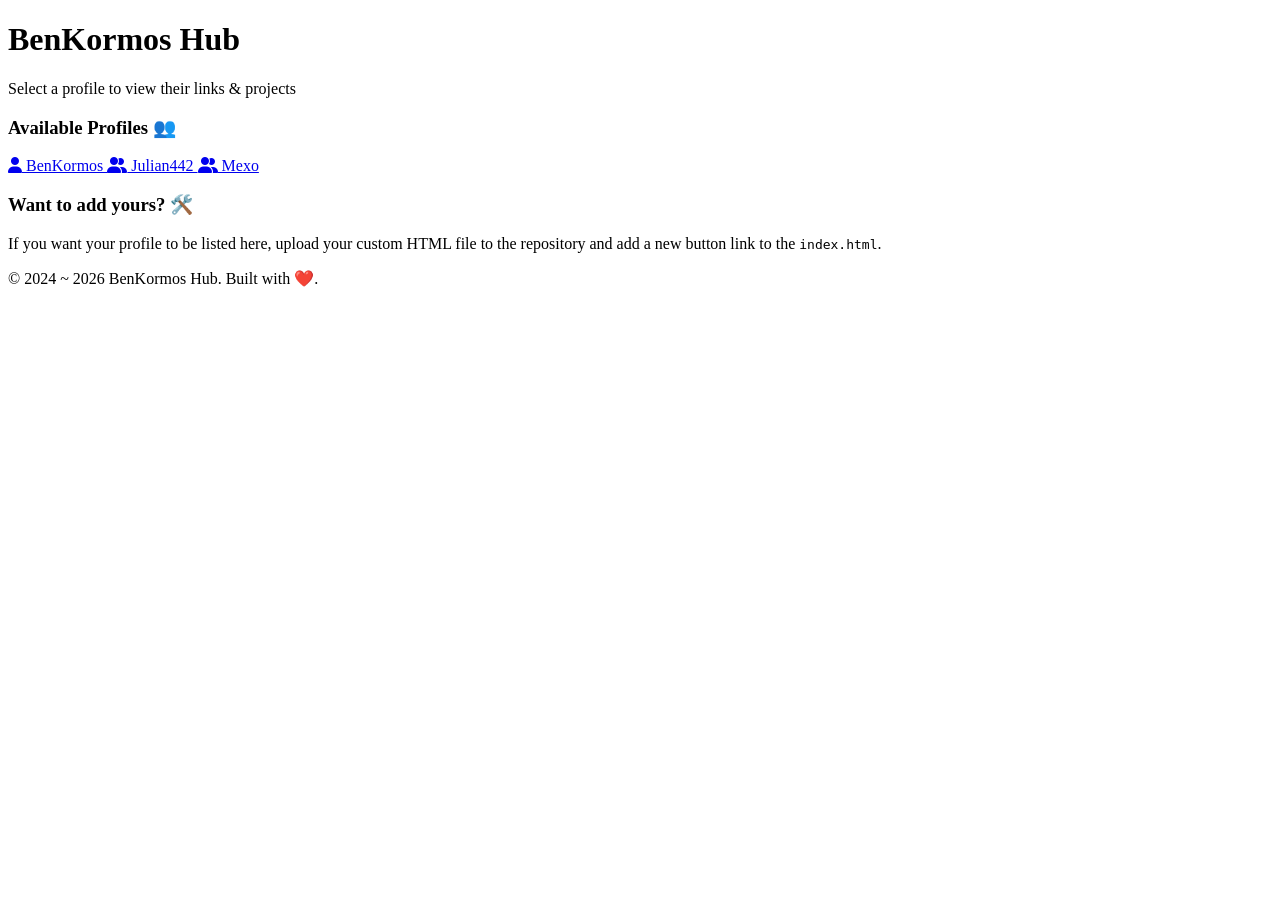
==== index.html @ 0ac92091 "Update profile links and names in index.html" ====
<!DOCTYPE html>
<html lang="en">
<head>
    <meta charset="UTF-8">
    <meta name="viewport" content="width=device-width, initial-scale=1.0">
    <title>BenKormos Hub & Profiles</title>
    
    <link rel="icon" type="image/jpeg" href="channels4_profile.jpg">
    
    <link rel="stylesheet" href="https://cdnjs.cloudflare.com/ajax/libs/font-awesome/6.4.0/css/all.min.css">
    <link rel="stylesheet" href="style.css">
</head>
<body>

    <div class="container">
        <header class="profile">
            <h1>BenKormos Hub</h1>
            <p class="tagline">Select a profile to view their links & projects</p>
        </header>

        <section class="section-box">
            <h3>Available Profiles 👥</h3>
            <div class="links-container">
                
                <a href="benkormos.html" class="link-btn">
                    <i class="fas fa-user"></i> BenKormos
                </a>
                
                <a href="julian442.html" class="link-btn" style="border-color: rgba(255,255,255,0.2);">
                    <i class="fas fa-user-friends"></i> Julian442
                </a>
                
                <a href="mexo.html" class="link-btn" style="border-color: rgba(255,255,255,0.2);">
                    <i class="fas fa-user-friends"></i> Mexo
                </a>

            </div>
        </section>

        <section class="section-box">
            <h3>Want to add yours? 🛠️</h3>
            <p>If you want your profile to be listed here, upload your custom HTML file to the repository and add a new button link to the <code>index.html</code>.</p>
        </section>

        <footer class="footer">
            <p>© 2024 ~ 2026 BenKormos Hub. Built with ❤️.</p>
        </footer>
    </div>

</body>
</html>
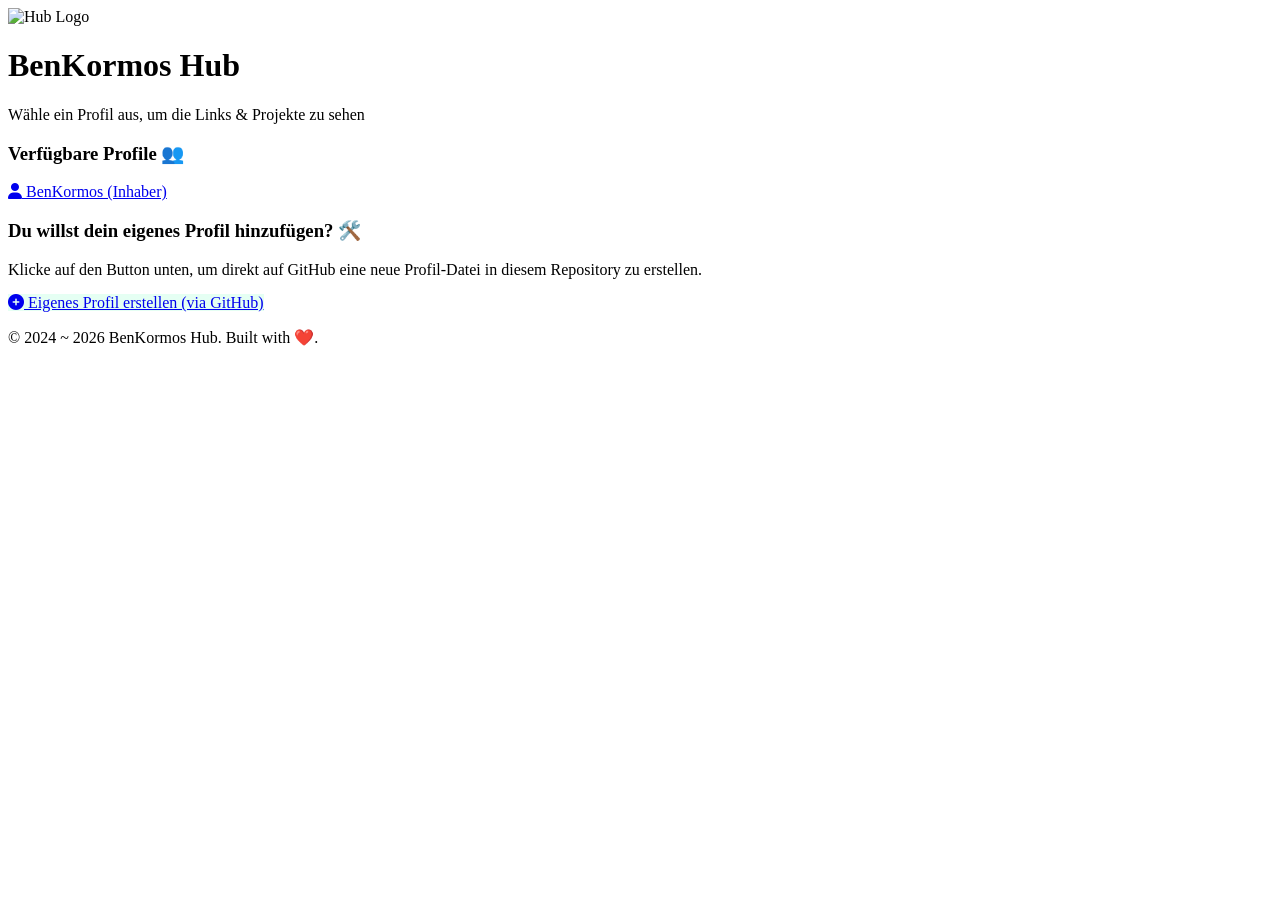
==== commit 062bc2ca: "Translate index.html content to German" ====
--- a/index.html
+++ b/index.html
@@ -14,32 +14,31 @@
 
     <div class="container">
         <header class="profile">
+            <img src="channels4_profile.jpg" alt="Hub Logo" class="avatar">
             <h1>BenKormos Hub</h1>
-            <p class="tagline">Select a profile to view their links & projects</p>
+            <p class="tagline">Wähle ein Profil aus, um die Links & Projekte zu sehen</p>
         </header>
 
         <section class="section-box">
-            <h3>Available Profiles 👥</h3>
+            <h3>Verfügbare Profile 👥</h3>
             <div class="links-container">
                 
                 <a href="benkormos.html" class="link-btn">
-                    <i class="fas fa-user"></i> BenKormos
+                    <i class="fas fa-user"></i> BenKormos (Inhaber)
                 </a>
                 
-                <a href="julian442.html" class="link-btn" style="border-color: rgba(255,255,255,0.2);">
-                    <i class="fas fa-user-friends"></i> Julian442
-                </a>
-                
-                <a href="mexo.html" class="link-btn" style="border-color: rgba(255,255,255,0.2);">
-                    <i class="fas fa-user-friends"></i> Mexo
-                </a>
-
-            </div>
+                </div>
         </section>
 
         <section class="section-box">
-            <h3>Want to add yours? 🛠️</h3>
-            <p>If you want your profile to be listed here, upload your custom HTML file to the repository and add a new button link to the <code>index.html</code>.</p>
+            <h3>Du willst dein eigenes Profil hinzufügen? 🛠️</h3>
+            <p style="margin-bottom: 15px;">Klicke auf den Button unten, um direkt auf GitHub eine neue Profil-Datei in diesem Repository zu erstellen.</p>
+            
+            <div class="links-container">
+                <a href="https://github.com/Benbroc/kaboom.github.io/new/main?filename=dein-name.html" target="_blank" class="link-btn" style="background: rgba(0, 255, 136, 0.1); border-color: #00ff88;">
+                    <i class="fas fa-plus-circle"></i> Eigenes Profil erstellen (via GitHub)
+                </a>
+            </div>
         </section>
 
         <footer class="footer">
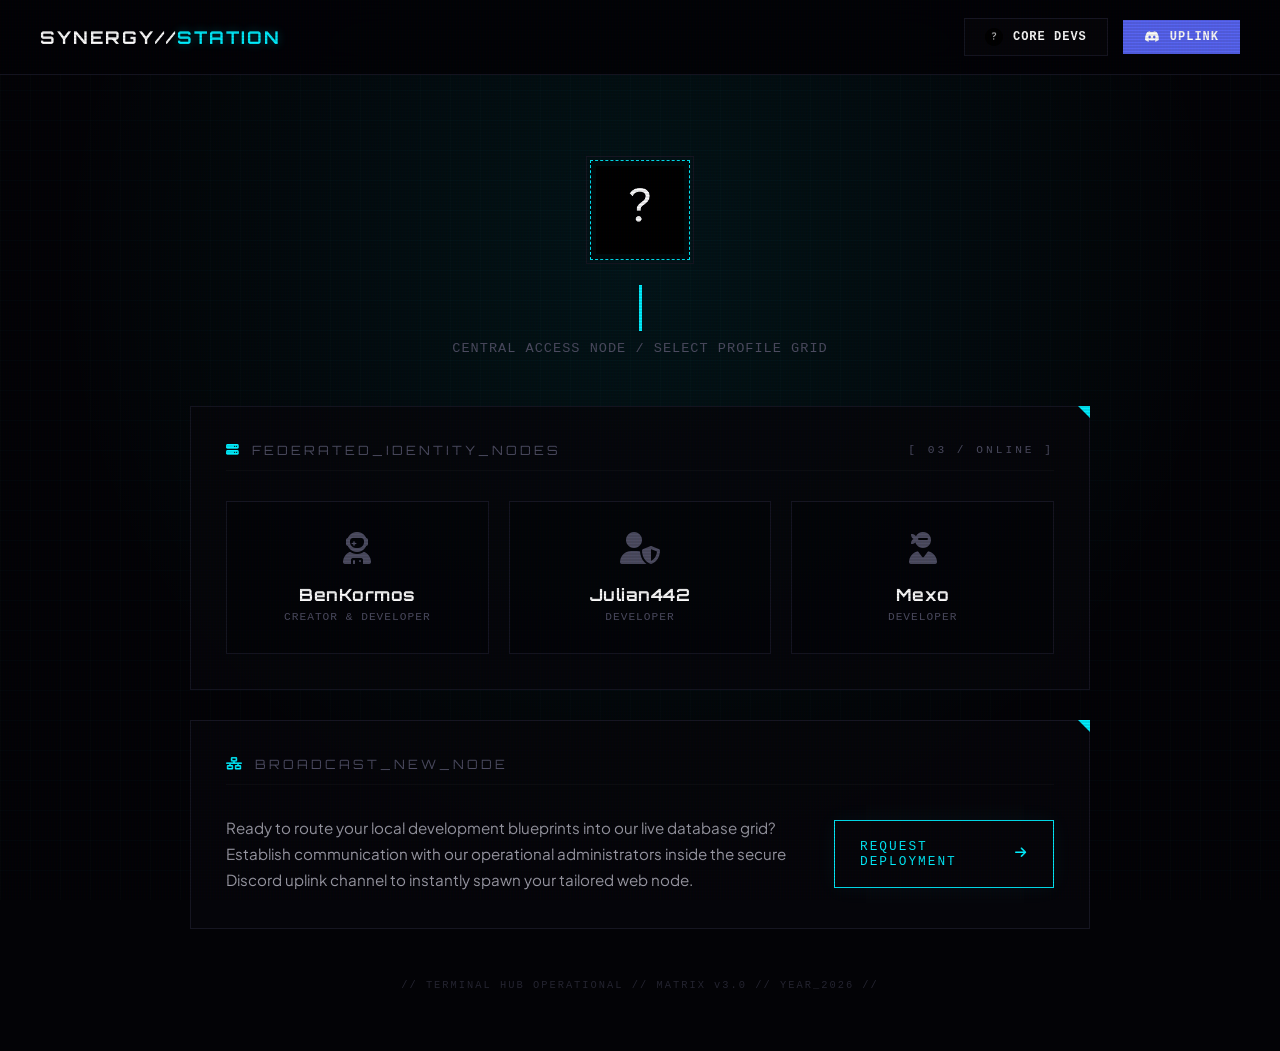
==== commit 6cd73f5a: "Update index.html" ====
--- a/index.html
+++ b/index.html
@@ -3,48 +3,556 @@
 <head>
     <meta charset="UTF-8">
     <meta name="viewport" content="width=device-width, initial-scale=1.0">
-    <title>BenKormos Hub & Profiles</title>
+    <title>SynergyStation Hub</title>
     
-    <link rel="icon" type="image/jpeg" href="channels4_profile.jpg">
+    <link rel="icon" type="image/jpeg" href="pictures/hub.png">
     
     <link rel="stylesheet" href="https://cdnjs.cloudflare.com/ajax/libs/font-awesome/6.4.0/css/all.min.css">
-    <link rel="stylesheet" href="style.css">
+    <link href="https://fonts.googleapis.com/css2?family=Orbitron:wght@500;700;900&family=Plus+Jakarta+Sans:wght@400;500;600;700&display=swap" rel="stylesheet">
+
+    <style>
+        :root {
+            --bg-dark: #030306;
+            --panel-bg: rgba(6, 6, 11, 0.85);
+            --border-glow: #00f0ff;
+            --border-dim: #161622;
+            --emerald: #00ff87;
+            --text-pure: #ffffff;
+            --text-main: #e1e1e6;
+            --text-muted: #4e4e63;
+            --font-mono: 'Courier New', Courier, monospace;
+            --font-cyber: 'Orbitron', sans-serif;
+            --discord-blue: #5865F2;
+        }
+
+        * {
+            box-sizing: border-box;
+            margin: 0;
+            padding: 0;
+            transition: all 0.25s cubic-bezier(0.16, 1, 0.3, 1);
+        }
+
+        body {
+            background-color: var(--bg-dark);
+            /* Matrix-Style Tech Grid */
+            background-image: 
+                linear-gradient(rgba(0, 240, 255, 0.015) 1px, transparent 1px),
+                linear-gradient(90deg, rgba(0, 240, 255, 0.015) 1px, transparent 1px),
+                radial-gradient(circle at 50% 30%, rgba(0, 240, 255, 0.08) 0%, transparent 65%);
+            background-size: 30px 30px, 30px 30px, 100% 100%;
+            background-attachment: fixed;
+            color: var(--text-main);
+            font-family: 'Plus Jakarta Sans', sans-serif;
+            min-height: 100vh;
+            display: flex;
+            flex-direction: column;
+            align-items: center;
+            padding: 140px 20px 60px 20px;
+            overflow-x: hidden;
+        }
+
+        /* Scanline HUD-Effekt */
+        body::before {
+            content: " ";
+            display: block;
+            position: fixed;
+            top: 0; left: 0; bottom: 0; right: 0;
+            background: linear-gradient(rgba(18, 16, 16, 0) 50%, rgba(0, 0, 0, 0.25) 50%), linear-gradient(90deg, rgba(255, 0, 0, 0.06), rgba(0, 255, 0, 0.02), rgba(0, 0, 255, 0.06));
+            z-index: 9999;
+            opacity: 0.4;
+            pointer-events: none;
+            background-size: 100% 3px, 3px 100%;
+        }
+
+        .container {
+            width: 100%;
+            max-width: 900px; /* Breiteres, offeneres Command-Center Layout */
+            display: flex;
+            flex-direction: column;
+            gap: 30px;
+            animation: fadeIn 0.6s ease-out;
+        }
+
+        @keyframes fadeIn {
+            from { opacity: 0; transform: translateY(15px); }
+            to { opacity: 1; transform: translateY(0); }
+        }
+
+        /* --- STYLISH TACTICAL NAVBAR --- */
+        .navbar {
+            position: fixed;
+            top: 0; left: 0; width: 100%; height: 75px;
+            background: rgba(3, 3, 6, 0.9);
+            backdrop-filter: blur(15px);
+            -webkit-backdrop-filter: blur(15px);
+            border-bottom: 1px solid var(--border-dim);
+            display: flex;
+            justify-content: space-between;
+            align-items: center;
+            padding: 0 40px;
+            z-index: 1000;
+        }
+
+        .nav-logo {
+            font-family: var(--font-cyber);
+            font-weight: 700;
+            font-size: 1.1rem;
+            letter-spacing: 2px;
+            color: var(--text-pure);
+            text-decoration: none;
+        }
+        
+        .nav-logo span {
+            color: var(--border-glow);
+            text-shadow: 0 0 10px rgba(0, 240, 255, 0.3);
+        }
+
+        .nav-links {
+            display: flex;
+            align-items: center;
+            gap: 15px;
+        }
+
+        .nav-btn {
+            display: flex;
+            align-items: center;
+            gap: 10px;
+            padding: 9px 20px;
+            font-family: var(--font-mono);
+            font-size: 0.75rem;
+            font-weight: 700;
+            text-transform: uppercase;
+            letter-spacing: 1px;
+            text-decoration: none;
+            color: var(--text-pure);
+            border: 1px solid var(--border-dim);
+            background: rgba(255, 255, 255, 0.01);
+        }
+
+        .nav-btn.dev-btn:hover {
+            border-color: var(--border-glow);
+            background: rgba(0, 240, 255, 0.05);
+            color: var(--border-glow);
+            box-shadow: 0 0 15px rgba(0, 240, 255, 0.1);
+        }
+
+        .nav-btn.discord-btn {
+            background: var(--discord-blue);
+            border-color: var(--discord-blue);
+        }
+
+        .nav-btn.discord-btn:hover {
+            box-shadow: 0 0 20px rgba(88, 101, 242, 0.4);
+            filter: brightness(1.1);
+        }
+
+        .nav-avatar {
+            width: 18px;
+            height: 18px;
+            border-radius: 50%;
+            object-fit: cover;
+        }
+
+        /* --- HOLO COMMAND TERMINAL HEADER --- */
+        .hub-header {
+            text-align: center;
+            position: relative;
+            padding: 20px 0;
+        }
+
+        .avatar-mainframe {
+            position: relative;
+            display: inline-block;
+            margin-bottom: 25px;
+            width: 100px;
+            height: 100px;
+            background: rgba(0, 0, 0, 0.5);
+            border: 1px dashed var(--border-glow);
+            padding: 5px;
+        }
+
+        /* Rotierende Ecken im Fadenkreuz-Style */
+        .avatar-mainframe::before {
+            content: '';
+            position: absolute;
+            inset: -5px;
+            border: 1px solid var(--border-dim);
+            pointer-events: none;
+        }
+
+        .hub-avatar {
+            width: 100%;
+            height: 100%;
+            object-fit: cover;
+            filter: hue-rotate(10deg);
+        }
+
+        .typewriter-box {
+            display: block;
+            margin-bottom: 10px;
+        }
+
+        .hub-title {
+            font-family: var(--font-cyber);
+            font-size: 2.3rem;
+            font-weight: 900;
+            letter-spacing: 1px;
+            color: #fff;
+            overflow: hidden;
+            border-right: 3px solid var(--border-glow);
+            white-space: nowrap;
+            margin: 0 auto;
+            width: 0;
+            animation: 
+                typing 4.5s steps(19, end) infinite alternate,
+                blink 0.75s step-end infinite;
+        }
+
+        @keyframes typing {
+            from { width: 0 }
+            to { width: 440px; }
+        }
+
+        @keyframes blink {
+            from, to { border-color: transparent }
+            50% { border-color: var(--border-glow) }
+        }
+
+        .hub-tagline {
+            color: var(--text-muted);
+            font-family: var(--font-mono);
+            font-size: 0.85rem;
+            letter-spacing: 1px;
+            text-transform: uppercase;
+        }
+
+        /* --- THE MATRIX PANEL BOARDS --- */
+        .panel {
+            background: var(--panel-bg);
+            border: 1px solid var(--border-dim);
+            padding: 35px;
+            position: relative;
+        }
+
+        /* Asymmetrisches Eck-Element oben rechts */
+        .panel::after {
+            content: '';
+            position: absolute;
+            top: -1px; right: -1px;
+            width: 0; height: 0;
+            border-style: solid;
+            border-width: 0 12px 12px 0;
+            border-color: transparent var(--border-glow) transparent transparent;
+        }
+
+        .panel-title {
+            font-family: var(--font-cyber);
+            font-size: 0.8rem;
+            letter-spacing: 3px;
+            color: var(--text-muted);
+            margin-bottom: 30px;
+            display: flex;
+            align-items: center;
+            justify-content: space-between;
+            border-bottom: 1px solid rgba(255,255,255,0.03);
+            padding-bottom: 12px;
+        }
+
+        .panel-title span {
+            display: flex;
+            align-items: center;
+            gap: 10px;
+        }
+
+        .panel-title i { color: var(--border-glow); }
+
+        /* --- LIVE MONITOR CRON NODE --- */
+        #cron-box h3 i { color: var(--emerald); }
+        #cron-box::after { border-color: transparent var(--emerald) transparent transparent; }
+
+        .live-tag {
+            font-family: var(--font-mono);
+            font-size: 0.65rem;
+            color: var(--emerald);
+            background: rgba(0, 255, 135, 0.05);
+            padding: 3px 10px;
+            border: 1px solid rgba(0, 255, 135, 0.2);
+        }
+
+        .cron-terminal {
+            background: #07070a;
+            border-left: 3px solid var(--emerald);
+            padding: 20px;
+            font-family: var(--font-mono);
+            font-size: 0.85rem;
+            line-height: 1.6;
+            color: #a5a5b5;
+        }
+
+        /* --- GRID NODE GRID (PROFILES) --- */
+        .holo-grid {
+            display: grid;
+            grid-template-columns: repeat(3, 1fr);
+            gap: 20px;
+        }
+
+        .profile-node {
+            background: rgba(0,0,0,0.3);
+            border: 1px solid var(--border-dim);
+            padding: 30px 20px;
+            text-align: center;
+            text-decoration: none;
+            color: var(--text-main);
+            display: flex;
+            flex-direction: column;
+            align-items: center;
+            position: relative;
+        }
+
+        .profile-node i.avatar-fallback {
+            font-size: 2rem;
+            color: var(--text-muted);
+            margin-bottom: 20px;
+        }
+
+        .profile-node h4 {
+            font-family: var(--font-cyber);
+            font-size: 1.05rem;
+            letter-spacing: 0.5px;
+            margin-bottom: 6px;
+            color: #fff;
+        }
+
+        .profile-node span {
+            font-family: var(--font-mono);
+            font-size: 0.7rem;
+            color: var(--text-muted);
+            text-transform: uppercase;
+            letter-spacing: 1px;
+        }
+
+        /* Tactical Node Hovers */
+        .profile-node:hover {
+            border-color: var(--border-glow);
+            background: rgba(0, 240, 255, 0.01);
+            transform: translateY(-4px);
+            box-shadow: 0 10px 25px rgba(0, 240, 255, 0.05);
+        }
+
+        .profile-node:hover h4 {
+            color: var(--border-glow);
+            text-shadow: 0 0 10px rgba(0, 240, 255, 0.2);
+        }
+
+        .profile-node:hover i.avatar-fallback {
+            color: var(--border-glow);
+            transform: scale(1.1);
+        }
+
+        /* Spezifische Icons farblich anpassen bei Hover */
+        .profile-node:nth-child(2):hover { border-color: #ff0055; }
+        .profile-node:nth-child(2):hover h4 { color: #ff0055; text-shadow: 0 0 10px rgba(255, 0, 85, 0.2); }
+        .profile-node:nth-child(2):hover i.avatar-fallback { color: #ff0055; }
+        
+        .profile-node:nth-child(3):hover { border-color: var(--emerald); }
+        .profile-node:nth-child(3):hover h4 { color: var(--emerald); text-shadow: 0 0 10px rgba(0, 255, 135, 0.2); }
+        .profile-node:nth-child(3):hover i.avatar-fallback { color: var(--emerald); }
+
+        /* --- ONBOARDING FOOTPRINT INTERFACE --- */
+        .join-interface {
+            display: flex;
+            justify-content: space-between;
+            align-items: center;
+            gap: 40px;
+        }
+
+        .join-desc {
+            font-size: 0.95rem;
+            line-height: 1.7;
+            color: #9d9da8;
+        }
+
+        .action-link {
+            display: inline-flex;
+            align-items: center;
+            justify-content: center;
+            gap: 12px;
+            min-width: 220px;
+            padding: 18px 25px;
+            background: transparent;
+            border: 1px solid var(--border-glow);
+            color: var(--border-glow);
+            font-family: var(--font-mono);
+            font-size: 0.8rem;
+            text-transform: uppercase;
+            letter-spacing: 2px;
+            text-decoration: none;
+            box-shadow: 0 0 20px rgba(0, 240, 255, 0.05);
+        }
+
+        .action-link:hover {
+            background: var(--border-glow);
+            color: #000;
+            font-weight: bold;
+            box-shadow: 0 0 25px rgba(0, 240, 255, 0.25);
+        }
+
+        /* --- SYSTEM BASE OVERVIEW --- */
+        .hub-footer {
+            text-align: center;
+            margin-top: 20px;
+            font-family: var(--font-mono);
+            font-size: 0.65rem;
+            color: #242430;
+            letter-spacing: 2px;
+        }
+
+        /* --- MOBILE HUD RESPONSIVENESS --- */
+        @media (max-width: 800px) {
+            .holo-grid { grid-template-columns: 1fr; }
+            .join-interface { flex-direction: column; gap: 25px; text-align: center; }
+            .action-link { width: 100%; }
+        }
+
+        @media (max-width: 650px) {
+            .navbar { padding: 0 20px; height: 70px; }
+            body { padding-top: 120px; }
+            .nav-btn span { display: none; }
+            .hub-title { font-size: 1.6rem; }
+            @keyframes typing {
+                from { width: 0 }
+                to { width: 305px; }
+            }
+            .panel { padding: 25px; }
+        }
+    </style>
 </head>
 <body>
 
+    <nav class="navbar">
+        <a href="#" class="nav-logo">SYNERGY//<span>STATION</span></a>
+        <div class="nav-links">
+            <a href="developer.html" class="nav-btn dev-btn">
+                <img src="pictures/benkormos.profilbild.jpg" alt="Ben" class="nav-avatar">
+                <span>Core Devs</span>
+            </a>
+            <a href="https://dc.gg/ben" target="_blank" class="nav-btn discord-btn">
+                <i class="fab fa-discord"></i> <span>Uplink</span>
+            </a>
+        </div>
+    </nav>
+
     <div class="container">
-        <header class="profile">
-            <img src="channels4_profile.jpg" alt="Hub Logo" class="avatar">
-            <h1>BenKormos Hub</h1>
-            <p class="tagline">Wähle ein Profil aus, um die Links & Projekte zu sehen</p>
+        
+        <header class="hub-header">
+            <div class="avatar-mainframe">
+                <img src="pictures/benkormos.profilbild.jpg" alt="Hub Mainframe" class="hub-avatar">
+            </div>
+            <div class="typewriter-box">
+                <h1 class="hub-title">SynergyStation </h1>
+            </div>
+            <p class="hub-tagline">Central Access Node / Select Profile Grid</p>
         </header>
 
-        <section class="section-box">
-            <h3>Verfügbare Profile 👥</h3>
-            <div class="links-container">
+        <section class="panel" id="cron-box" style="display: none;">
+            <div class="panel-title">
+                <span><i class="fas fa-terminal"></i> DATALOG // REPOSITORY_MIRROR</span>
+                <span class="live-tag">SECURE_SYNC</span>
+            </div>
+            <div class="cron-terminal">
+                <div class="update-header-badge" style="color: var(--emerald); font-weight: 700; margin-bottom: 6px;"><i class="fas fa-check-circle"></i> INCOMING_PAYLOAD:</div>
+                <p id="update-text">Initializing stream data...</p>
+            </div>
+        </section>
+
+        <section class="panel">
+            <div class="panel-title">
+                <span><i class="fas fa-server"></i> FEDERATED_IDENTITY_NODES</span>
+                <span style="font-family: var(--font-mono); font-size: 0.7rem;">[ 03 / ONLINE ]</span>
+            </div>
+            
+            <div class="holo-grid">
                 
-                <a href="benkormos.html" class="link-btn">
-                    <i class="fas fa-user"></i> BenKormos (Inhaber)
+                <a href="benkormos" class="profile-node">
+                    <i class="fas fa-user-astronaut avatar-fallback"></i>
+                    <h4>BenKormos</h4>
+                    <span>Creator & Developer</span>
                 </a>
                 
-                </div>
+                <a href="julian" class="profile-node">
+                    <i class="fas fa-user-shield avatar-fallback"></i>
+                    <h4>Julian442</h4>
+                    <span>Developer</span>
+                </a>
+
+                <a href="mexo" class="profile-node">
+                    <i class="fas fa-user-ninja avatar-fallback"></i>
+                    <h4>Mexo</h4>
+                    <span>Developer</span>
+                </a>
+                
+            </div>
         </section>
 
-        <section class="section-box">
-            <h3>Du willst dein eigenes Profil hinzufügen? 🛠️</h3>
-            <p style="margin-bottom: 15px;">Klicke auf den Button unten, um direkt auf GitHub eine neue Profil-Datei in diesem Repository zu erstellen.</p>
-            
-            <div class="links-container">
-                <a href="https://github.com/Benbroc/kaboom.github.io/new/main?filename=dein-name.html" target="_blank" class="link-btn" style="background: rgba(0, 255, 136, 0.1); border-color: #00ff88;">
-                    <i class="fas fa-plus-circle"></i> Eigenes Profil erstellen (via GitHub)
-                </a>
+        <section class="panel">
+            <div class="panel-title">
+                <span><i class="fas fa-network-wired"></i> BROADCAST_NEW_NODE</span>
+            </div>
+            <div class="join-interface">
+                <p class="join-desc">
+                    Ready to route your local development blueprints into our live database grid? Establish communication with our operational administrators inside the secure Discord uplink channel to instantly spawn your tailored web node.
+                </p>
+                <a href="https://dc.gg/ben" target="_blank" class="action-link">Request Deployment <i class="fas fa-arrow-right"></i></a>
             </div>
         </section>
 
-        <footer class="footer">
-            <p>© 2024 ~ 2026 BenKormos Hub. Built with ❤️.</p>
+        <footer class="hub-footer">
+            // TERMINAL HUB OPERATIONAL // MATRIX v3.0 // YEAR_2026 //
         </footer>
     </div>
 
+    <script>
+        async function fetchLatestUpdates() {
+            const owner = 'Benbroc'; 
+            const repo = 'kaboom.github.io'; 
+            const path = 'updates'; 
+
+            const cronBox = document.getElementById('cron-box');
+            const updateText = document.getElementById('update-text');
+
+            try {
+                const response = await fetch(`https://api.github.com/repos/${owner}/${repo}/contents/${path}`);
+                if (!response.ok) return; 
+
+                const items = await response.json();
+                
+                const dateFolders = items
+                    .filter(item => item.type === 'dir' && /^\d{4}\.\d{2}\.\d{2}$/.test(item.name))
+                    .map(item => item.name)
+                    .sort(); 
+
+                if (dateFolders.length > 0) {
+                    const latestFolder = dateFolders[dateFolders.length - 1];
+                    const [year, month, day] = latestFolder.split('.');
+                    
+                    const months = [
+                        "January", "February", "March", "April", "May", "June",
+                        "July", "August", "September", "October", "November", "December"
+                    ];
+                    
+                    const monthName = months[parseInt(month, 10) - 1];
+                    const formattedDay = parseInt(day, 10);
+
+                    updateText.innerHTML = `System revision committed securely on <strong>${monthName} ${formattedDay}, ${year}</strong>. Differential node packages compiled successfully inside execution tree: <code>/${path}/${latestFolder}</code>.`;
+                    
+                    cronBox.style.display = 'block';
+                }
+            } catch (error) {
+                console.error("Core Engine Connection Disrupted:", error);
+            }
+        }
+
+        document.addEventListener('DOMContentLoaded', fetchLatestUpdates);
+    </script>
 </body>
-</html>
+</html>
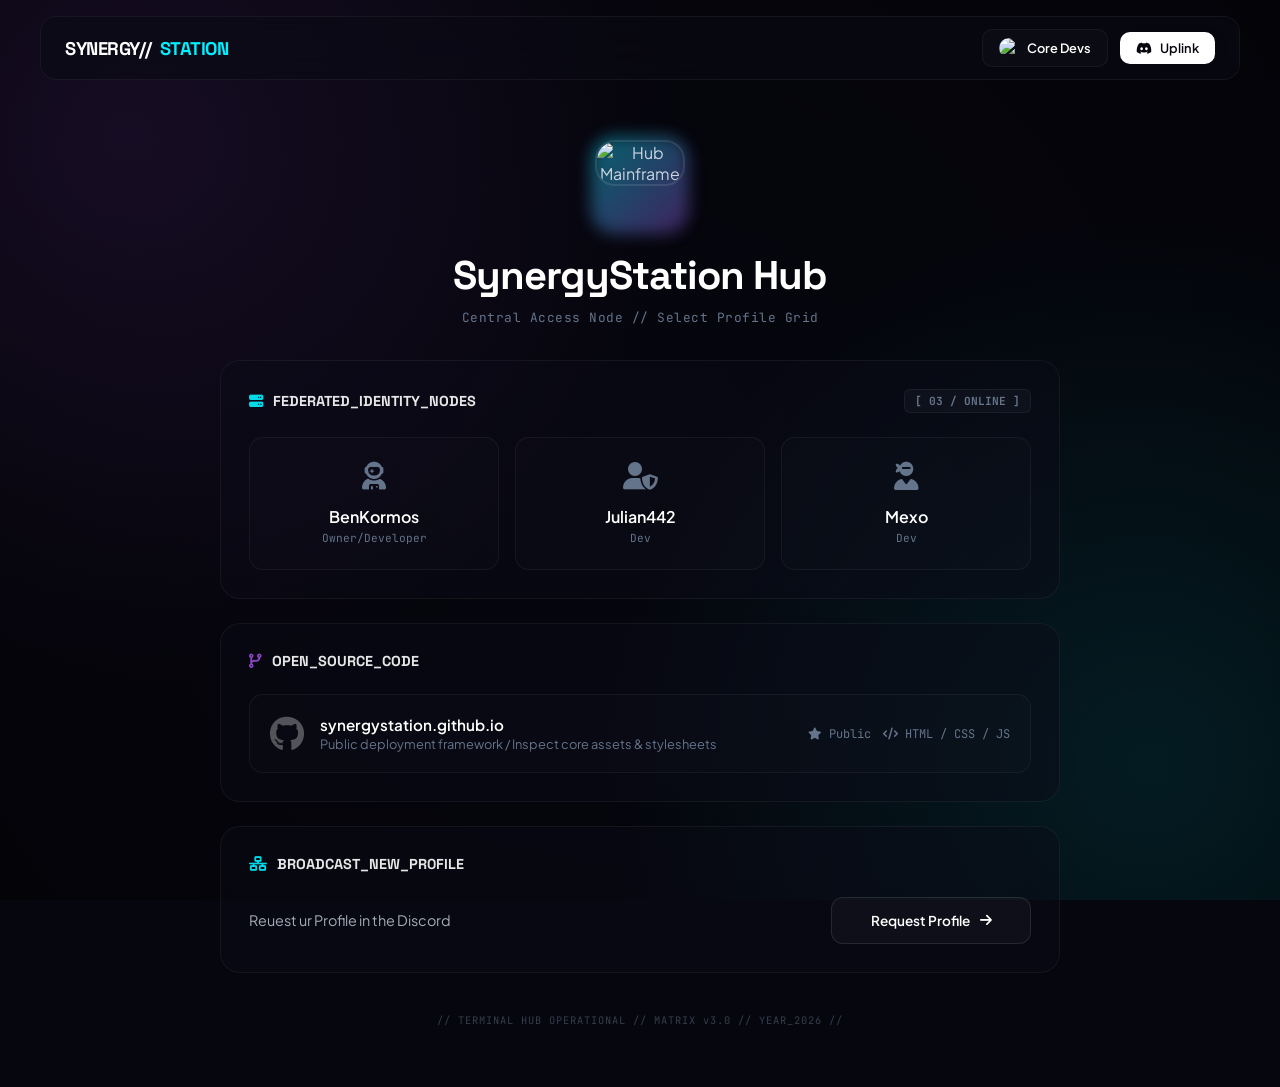
==== commit 6d90f6b8: "Update in Webpage" ====
--- a/index.html
+++ b/index.html
@@ -5,425 +5,452 @@
     <meta name="viewport" content="width=device-width, initial-scale=1.0">
     <title>SynergyStation Hub</title>
     
-    <link rel="icon" type="image/jpeg" href="pictures/hub.png">
+    <link rel="icon" type="image/jpeg" href="logo.png">
     
     <link rel="stylesheet" href="https://cdnjs.cloudflare.com/ajax/libs/font-awesome/6.4.0/css/all.min.css">
-    <link href="https://fonts.googleapis.com/css2?family=Orbitron:wght@500;700;900&family=Plus+Jakarta+Sans:wght@400;500;600;700&display=swap" rel="stylesheet">
+    <link href="https://fonts.googleapis.com/css2?family=Plus+Jakarta+Sans:wght@400;500;600;700;800&family=Space+Grotesk:wght@500;700&family=JetBrains+Mono:wght@400;700&display=swap" rel="stylesheet">
 
     <style>
         :root {
-            --bg-dark: #030306;
-            --panel-bg: rgba(6, 6, 11, 0.85);
-            --border-glow: #00f0ff;
-            --border-dim: #161622;
-            --emerald: #00ff87;
+            --bg-main: #06060e;
+            --panel-bg: rgba(13, 13, 25, 0.45);
+            --panel-border: rgba(255, 255, 255, 0.05);
+            --accent-cyan: #00f0ff;
+            --accent-purple: #9d4edd;
+            --accent-emerald: #00ffaa;
             --text-pure: #ffffff;
-            --text-main: #e1e1e6;
-            --text-muted: #4e4e63;
-            --font-mono: 'Courier New', Courier, monospace;
-            --font-cyber: 'Orbitron', sans-serif;
-            --discord-blue: #5865F2;
+            --text-main: #cbd5e1;
+            --text-muted: #64748b;
+            --font-display: 'Space Grotesk', sans-serif;
+            --font-sans: 'Plus Jakarta Sans', sans-serif;
+            --font-mono: 'JetBrains Mono', monospace;
+            --discord-color: #5865F2;
         }
 
         * {
             box-sizing: border-box;
             margin: 0;
             padding: 0;
-            transition: all 0.25s cubic-bezier(0.16, 1, 0.3, 1);
         }
 
         body {
-            background-color: var(--bg-dark);
-            /* Matrix-Style Tech Grid */
+            background-color: var(--bg-main);
+            /* Sanftere, modernere Tiefen-Glow-Effekte statt hartem Grid */
             background-image: 
-                linear-gradient(rgba(0, 240, 255, 0.015) 1px, transparent 1px),
-                linear-gradient(90deg, rgba(0, 240, 255, 0.015) 1px, transparent 1px),
-                radial-gradient(circle at 50% 30%, rgba(0, 240, 255, 0.08) 0%, transparent 65%);
-            background-size: 30px 30px, 30px 30px, 100% 100%;
+                radial-gradient(circle at 10% 15%, rgba(157, 78, 221, 0.12) 0%, transparent 40%),
+                radial-gradient(circle at 90% 85%, rgba(0, 240, 255, 0.1) 0%, transparent 40%),
+                radial-gradient(circle at 50% 50%, rgba(6, 6, 14, 1) 0%, rgba(3, 3, 8, 1) 100%);
             background-attachment: fixed;
             color: var(--text-main);
-            font-family: 'Plus Jakarta Sans', sans-serif;
+            font-family: var(--font-sans);
             min-height: 100vh;
             display: flex;
             flex-direction: column;
             align-items: center;
-            padding: 140px 20px 60px 20px;
+            padding: 120px 24px 60px 24px;
             overflow-x: hidden;
-        }
-
-        /* Scanline HUD-Effekt */
-        body::before {
-            content: " ";
-            display: block;
-            position: fixed;
-            top: 0; left: 0; bottom: 0; right: 0;
-            background: linear-gradient(rgba(18, 16, 16, 0) 50%, rgba(0, 0, 0, 0.25) 50%), linear-gradient(90deg, rgba(255, 0, 0, 0.06), rgba(0, 255, 0, 0.02), rgba(0, 0, 255, 0.06));
-            z-index: 9999;
-            opacity: 0.4;
-            pointer-events: none;
-            background-size: 100% 3px, 3px 100%;
+            -webkit-font-smoothing: antialiased;
         }
 
         .container {
             width: 100%;
-            max-width: 900px; /* Breiteres, offeneres Command-Center Layout */
+            max-width: 840px;
             display: flex;
             flex-direction: column;
-            gap: 30px;
-            animation: fadeIn 0.6s ease-out;
-        }
-
-        @keyframes fadeIn {
-            from { opacity: 0; transform: translateY(15px); }
-            to { opacity: 1; transform: translateY(0); }
-        }
-
-        /* --- STYLISH TACTICAL NAVBAR --- */
+            gap: 24px;
+            animation: cubic-reveal 0.8s cubic-bezier(0.16, 1, 0.3, 1) forwards;
+        }
+
+        @keyframes cubic-reveal {
+            from { opacity: 0; transform: translateY(30px); filter: blur(10px); }
+            to { opacity: 1; transform: translateY(0); filter: blur(0); }
+        }
+
+        /* --- MODERN GLASS NAVBAR --- */
         .navbar {
             position: fixed;
-            top: 0; left: 0; width: 100%; height: 75px;
-            background: rgba(3, 3, 6, 0.9);
-            backdrop-filter: blur(15px);
-            -webkit-backdrop-filter: blur(15px);
-            border-bottom: 1px solid var(--border-dim);
+            top: 16px; 
+            left: 50%;
+            transform: translateX(-50%);
+            width: calc(100% - 48px);
+            max-width: 1200px;
+            height: 64px;
+            background: rgba(10, 10, 20, 0.6);
+            backdrop-filter: blur(20px);
+            -webkit-backdrop-filter: blur(20px);
+            border: 1px solid var(--panel-border);
+            border-radius: 16px;
             display: flex;
             justify-content: space-between;
             align-items: center;
-            padding: 0 40px;
+            padding: 0 24px;
             z-index: 1000;
         }
 
         .nav-logo {
-            font-family: var(--font-cyber);
+            font-family: var(--font-display);
             font-weight: 700;
-            font-size: 1.1rem;
-            letter-spacing: 2px;
+            font-size: 1.15rem;
+            letter-spacing: -0.5px;
             color: var(--text-pure);
             text-decoration: none;
+            display: flex;
+            align-items: center;
+            gap: 8px;
         }
         
         .nav-logo span {
-            color: var(--border-glow);
-            text-shadow: 0 0 10px rgba(0, 240, 255, 0.3);
+            color: var(--accent-cyan);
+            position: relative;
         }
 
         .nav-links {
             display: flex;
             align-items: center;
-            gap: 15px;
+            gap: 12px;
         }
 
         .nav-btn {
             display: flex;
             align-items: center;
-            gap: 10px;
-            padding: 9px 20px;
-            font-family: var(--font-mono);
-            font-size: 0.75rem;
-            font-weight: 700;
-            text-transform: uppercase;
-            letter-spacing: 1px;
+            gap: 8px;
+            padding: 8px 16px;
+            font-family: var(--font-sans);
+            font-size: 0.8rem;
+            font-weight: 600;
             text-decoration: none;
             color: var(--text-pure);
-            border: 1px solid var(--border-dim);
-            background: rgba(255, 255, 255, 0.01);
+            border: 1px solid var(--panel-border);
+            border-radius: 10px;
+            background: rgba(255, 255, 255, 0.02);
+            transition: all 0.3s cubic-bezier(0.16, 1, 0.3, 1);
         }
 
         .nav-btn.dev-btn:hover {
-            border-color: var(--border-glow);
-            background: rgba(0, 240, 255, 0.05);
-            color: var(--border-glow);
-            box-shadow: 0 0 15px rgba(0, 240, 255, 0.1);
+            border-color: rgba(0, 240, 255, 0.3);
+            background: rgba(0, 240, 255, 0.04);
+            color: var(--accent-cyan);
         }
 
         .nav-btn.discord-btn {
-            background: var(--discord-blue);
-            border-color: var(--discord-blue);
+            background: var(--text-pure);
+            color: var(--bg-main);
+            border: none;
         }
 
         .nav-btn.discord-btn:hover {
-            box-shadow: 0 0 20px rgba(88, 101, 242, 0.4);
-            filter: brightness(1.1);
+            background: var(--accent-cyan);
+            transform: translateY(-1px);
+            box-shadow: 0 8px 20px rgba(0, 240, 255, 0.2);
         }
 
         .nav-avatar {
-            width: 18px;
-            height: 18px;
+            width: 20px;
+            height: 20px;
             border-radius: 50%;
             object-fit: cover;
         }
 
-        /* --- HOLO COMMAND TERMINAL HEADER --- */
+        /* --- CLEAN HEADER LOGO SEKTION --- */
         .hub-header {
             text-align: center;
+            padding: 20px 0 10px 0;
+        }
+
+        .avatar-mainframe {
+            display: inline-block;
+            margin-bottom: 20px;
+            width: 90px;
+            height: 90px;
             position: relative;
-            padding: 20px 0;
-        }
-
-        .avatar-mainframe {
-            position: relative;
-            display: inline-block;
-            margin-bottom: 25px;
-            width: 100px;
-            height: 100px;
-            background: rgba(0, 0, 0, 0.5);
-            border: 1px dashed var(--border-glow);
-            padding: 5px;
-        }
-
-        /* Rotierende Ecken im Fadenkreuz-Style */
-        .avatar-mainframe::before {
+        }
+
+        .avatar-mainframe::after {
             content: '';
             position: absolute;
-            inset: -5px;
-            border: 1px solid var(--border-dim);
-            pointer-events: none;
+            inset: -4px;
+            border-radius: 24px;
+            background: linear-gradient(135deg, var(--accent-cyan), var(--accent-purple));
+            z-index: -1;
+            opacity: 0.4;
+            filter: blur(8px);
         }
 
         .hub-avatar {
             width: 100%;
             height: 100%;
             object-fit: cover;
-            filter: hue-rotate(10deg);
-        }
-
-        .typewriter-box {
-            display: block;
-            margin-bottom: 10px;
+            border-radius: 20px;
+            border: 2px solid rgba(255, 255, 255, 0.1);
         }
 
         .hub-title {
-            font-family: var(--font-cyber);
-            font-size: 2.3rem;
-            font-weight: 900;
-            letter-spacing: 1px;
-            color: #fff;
-            overflow: hidden;
-            border-right: 3px solid var(--border-glow);
-            white-space: nowrap;
-            margin: 0 auto;
-            width: 0;
-            animation: 
-                typing 4.5s steps(19, end) infinite alternate,
-                blink 0.75s step-end infinite;
-        }
-
-        @keyframes typing {
-            from { width: 0 }
-            to { width: 440px; }
-        }
-
-        @keyframes blink {
-            from, to { border-color: transparent }
-            50% { border-color: var(--border-glow) }
+            font-family: var(--font-display);
+            font-size: 2.5rem;
+            font-weight: 700;
+            letter-spacing: -1px;
+            color: var(--text-pure);
+            margin-bottom: 8px;
         }
 
         .hub-tagline {
             color: var(--text-muted);
             font-family: var(--font-mono);
-            font-size: 0.85rem;
-            letter-spacing: 1px;
-            text-transform: uppercase;
-        }
-
-        /* --- THE MATRIX PANEL BOARDS --- */
+            font-size: 0.8rem;
+            letter-spacing: 0.5px;
+        }
+
+        /* --- SMOOTH GLASSMORPHISM PANELS --- */
         .panel {
             background: var(--panel-bg);
-            border: 1px solid var(--border-dim);
-            padding: 35px;
-            position: relative;
-        }
-
-        /* Asymmetrisches Eck-Element oben rechts */
-        .panel::after {
-            content: '';
-            position: absolute;
-            top: -1px; right: -1px;
-            width: 0; height: 0;
-            border-style: solid;
-            border-width: 0 12px 12px 0;
-            border-color: transparent var(--border-glow) transparent transparent;
+            backdrop-filter: blur(12px);
+            -webkit-backdrop-filter: blur(12px);
+            border: 1px solid var(--panel-border);
+            border-radius: 20px;
+            padding: 28px;
+            transition: border-color 0.4s ease, transform 0.4s ease;
+        }
+
+        .panel:hover {
+            border-color: rgba(255, 255, 255, 0.09);
         }
 
         .panel-title {
-            font-family: var(--font-cyber);
-            font-size: 0.8rem;
-            letter-spacing: 3px;
+            font-family: var(--font-display);
+            font-size: 0.9rem;
+            font-weight: 700;
+            color: var(--text-pure);
+            margin-bottom: 24px;
+            display: flex;
+            align-items: center;
+            justify-content: space-between;
+        }
+
+        .panel-title span:first-child {
+            display: flex;
+            align-items: center;
+            gap: 10px;
+            opacity: 0.9;
+        }
+
+        .panel-title i { 
+            color: var(--accent-cyan); 
+        }
+
+        .panel-title .badge {
+            font-family: var(--font-mono);
+            font-size: 0.7rem;
             color: var(--text-muted);
-            margin-bottom: 30px;
-            display: flex;
-            align-items: center;
-            justify-content: space-between;
-            border-bottom: 1px solid rgba(255,255,255,0.03);
-            padding-bottom: 12px;
-        }
-
-        .panel-title span {
-            display: flex;
-            align-items: center;
-            gap: 10px;
-        }
-
-        .panel-title i { color: var(--border-glow); }
-
-        /* --- LIVE MONITOR CRON NODE --- */
-        #cron-box h3 i { color: var(--emerald); }
-        #cron-box::after { border-color: transparent var(--emerald) transparent transparent; }
-
-        .live-tag {
-            font-family: var(--font-mono);
-            font-size: 0.65rem;
-            color: var(--emerald);
-            background: rgba(0, 255, 135, 0.05);
-            padding: 3px 10px;
-            border: 1px solid rgba(0, 255, 135, 0.2);
-        }
-
+            background: rgba(255, 255, 255, 0.03);
+            padding: 4px 10px;
+            border-radius: 6px;
+            border: 1px solid var(--panel-border);
+        }
+
+        /* --- LIVE MONITOR STREAM NODE --- */
         .cron-terminal {
-            background: #07070a;
-            border-left: 3px solid var(--emerald);
+            background: rgba(0, 0, 0, 0.25);
+            border: 1px solid rgba(0, 255, 170, 0.15);
+            border-radius: 12px;
             padding: 20px;
             font-family: var(--font-mono);
             font-size: 0.85rem;
             line-height: 1.6;
-            color: #a5a5b5;
-        }
-
-        /* --- GRID NODE GRID (PROFILES) --- */
+            color: var(--text-main);
+        }
+
+        .live-tag {
+            color: var(--accent-emerald);
+            background: rgba(0, 255, 170, 0.06);
+            border: 1px solid rgba(0, 255, 170, 0.2);
+            padding: 2px 8px;
+            border-radius: 6px;
+            font-size: 0.7rem;
+            font-weight: 700;
+        }
+
+        /* --- IDENTITY NODES GRID --- */
         .holo-grid {
             display: grid;
             grid-template-columns: repeat(3, 1fr);
-            gap: 20px;
+            gap: 16px;
         }
 
         .profile-node {
-            background: rgba(0,0,0,0.3);
-            border: 1px solid var(--border-dim);
-            padding: 30px 20px;
+            background: rgba(255, 255, 255, 0.01);
+            border: 1px solid var(--panel-border);
+            border-radius: 14px;
+            padding: 24px 16px;
             text-align: center;
             text-decoration: none;
             color: var(--text-main);
             display: flex;
             flex-direction: column;
             align-items: center;
-            position: relative;
+            transition: all 0.4s cubic-bezier(0.16, 1, 0.3, 1);
         }
 
         .profile-node i.avatar-fallback {
-            font-size: 2rem;
+            font-size: 1.75rem;
             color: var(--text-muted);
-            margin-bottom: 20px;
+            margin-bottom: 16px;
+            transition: transform 0.4s ease, color 0.4s ease;
         }
 
         .profile-node h4 {
-            font-family: var(--font-cyber);
-            font-size: 1.05rem;
-            letter-spacing: 0.5px;
-            margin-bottom: 6px;
-            color: #fff;
+            font-family: var(--font-sans);
+            font-weight: 600;
+            font-size: 1rem;
+            color: var(--text-pure);
+            margin-bottom: 4px;
         }
 
         .profile-node span {
             font-family: var(--font-mono);
             font-size: 0.7rem;
             color: var(--text-muted);
-            text-transform: uppercase;
-            letter-spacing: 1px;
-        }
-
-        /* Tactical Node Hovers */
+        }
+
+        /* Node Hover Effects */
         .profile-node:hover {
-            border-color: var(--border-glow);
-            background: rgba(0, 240, 255, 0.01);
+            background: rgba(255, 255, 255, 0.03);
             transform: translateY(-4px);
-            box-shadow: 0 10px 25px rgba(0, 240, 255, 0.05);
-        }
-
-        .profile-node:hover h4 {
-            color: var(--border-glow);
-            text-shadow: 0 0 10px rgba(0, 240, 255, 0.2);
-        }
-
-        .profile-node:hover i.avatar-fallback {
-            color: var(--border-glow);
-            transform: scale(1.1);
-        }
-
-        /* Spezifische Icons farblich anpassen bei Hover */
-        .profile-node:nth-child(2):hover { border-color: #ff0055; }
-        .profile-node:nth-child(2):hover h4 { color: #ff0055; text-shadow: 0 0 10px rgba(255, 0, 85, 0.2); }
-        .profile-node:nth-child(2):hover i.avatar-fallback { color: #ff0055; }
+            box-shadow: 0 12px 24px rgba(0, 0, 0, 0.2);
+        }
+
+        .profile-node:nth-child(1):hover { border-color: rgba(0, 240, 255, 0.4); }
+        .profile-node:nth-child(1):hover i.avatar-fallback { color: var(--accent-cyan); transform: scale(1.1); }
+
+        .profile-node:nth-child(2):hover { border-color: rgba(255, 0, 100, 0.4); }
+        .profile-node:nth-child(2):hover i.avatar-fallback { color: #ff0064; transform: scale(1.1); }
         
-        .profile-node:nth-child(3):hover { border-color: var(--emerald); }
-        .profile-node:nth-child(3):hover h4 { color: var(--emerald); text-shadow: 0 0 10px rgba(0, 255, 135, 0.2); }
-        .profile-node:nth-child(3):hover i.avatar-fallback { color: var(--emerald); }
-
-        /* --- ONBOARDING FOOTPRINT INTERFACE --- */
+        .profile-node:nth-child(3):hover { border-color: rgba(0, 255, 170, 0.4); }
+        .profile-node:nth-child(3):hover i.avatar-fallback { color: var(--accent-emerald); transform: scale(1.1); }
+
+        /* --- OPEN SOURCE GITHUB PANEL --- */
+        .oss-container {
+            display: flex;
+            align-items: center;
+            justify-content: space-between;
+            background: rgba(255, 255, 255, 0.01);
+            border: 1px solid var(--panel-border);
+            border-radius: 14px;
+            padding: 20px;
+            text-decoration: none;
+            color: var(--text-main);
+            transition: all 0.3s ease;
+        }
+
+        .oss-container:hover {
+            background: rgba(157, 78, 221, 0.03);
+            border-color: rgba(157, 78, 221, 0.3);
+        }
+
+        .oss-meta {
+            display: flex;
+            align-items: center;
+            gap: 16px;
+        }
+
+        .oss-meta i.fa-github {
+            font-size: 2.2rem;
+            color: var(--text-pure);
+            opacity: 0.3;
+            transition: opacity 0.3s ease;
+        }
+
+        .oss-container:hover i.fa-github {
+            opacity: 0.9;
+            color: var(--accent-purple);
+        }
+
+        .oss-details h4 {
+            font-family: var(--font-sans);
+            font-weight: 600;
+            font-size: 0.95rem;
+            color: var(--text-pure);
+            margin-bottom: 2px;
+        }
+
+        .oss-details p {
+            font-size: 0.8rem;
+            color: var(--text-muted);
+        }
+
+        .oss-stats {
+            display: flex;
+            gap: 12px;
+            font-family: var(--font-mono);
+            font-size: 0.75rem;
+            color: var(--text-muted);
+        }
+
+        /* --- ONBOARDING LINK PANEL --- */
         .join-interface {
             display: flex;
             justify-content: space-between;
             align-items: center;
-            gap: 40px;
+            gap: 32px;
         }
 
         .join-desc {
-            font-size: 0.95rem;
-            line-height: 1.7;
-            color: #9d9da8;
+            font-size: 0.9rem;
+            line-height: 1.6;
+            color: var(--text-main);
+            opacity: 0.8;
         }
 
         .action-link {
             display: inline-flex;
             align-items: center;
             justify-content: center;
-            gap: 12px;
-            min-width: 220px;
-            padding: 18px 25px;
-            background: transparent;
-            border: 1px solid var(--border-glow);
-            color: var(--border-glow);
-            font-family: var(--font-mono);
-            font-size: 0.8rem;
-            text-transform: uppercase;
-            letter-spacing: 2px;
+            gap: 10px;
+            min-width: 200px;
+            padding: 14px 24px;
+            background: rgba(255, 255, 255, 0.03);
+            border: 1px solid rgba(255, 255, 255, 0.1);
+            color: var(--text-pure);
+            font-family: var(--font-sans);
+            font-weight: 600;
+            font-size: 0.85rem;
             text-decoration: none;
-            box-shadow: 0 0 20px rgba(0, 240, 255, 0.05);
+            border-radius: 12px;
+            transition: all 0.3s ease;
         }
 
         .action-link:hover {
-            background: var(--border-glow);
-            color: #000;
-            font-weight: bold;
-            box-shadow: 0 0 25px rgba(0, 240, 255, 0.25);
-        }
-
-        /* --- SYSTEM BASE OVERVIEW --- */
+            background: var(--text-pure);
+            color: var(--bg-main);
+            transform: scale(1.02);
+            box-shadow: 0 10px 25px rgba(255, 255, 255, 0.1);
+        }
+
+        /* --- FOOTER --- */
         .hub-footer {
             text-align: center;
-            margin-top: 20px;
+            margin-top: 16px;
             font-family: var(--font-mono);
             font-size: 0.65rem;
-            color: #242430;
-            letter-spacing: 2px;
-        }
-
-        /* --- MOBILE HUD RESPONSIVENESS --- */
-        @media (max-width: 800px) {
-            .holo-grid { grid-template-columns: 1fr; }
-            .join-interface { flex-direction: column; gap: 25px; text-align: center; }
+            color: var(--text-muted);
+            opacity: 0.5;
+            letter-spacing: 1px;
+        }
+
+        /* --- DESIGN RESPONSIVENESS --- */
+        @media (max-width: 768px) {
+            .holo-grid { grid-template-columns: 1fr; gap: 12px; }
+            .oss-container { flex-direction: column; gap: 16px; text-align: center; align-items: center; }
+            .oss-meta { flex-direction: column; gap: 8px; }
+            .join-interface { flex-direction: column; text-align: center; gap: 20px; }
             .action-link { width: 100%; }
         }
 
-        @media (max-width: 650px) {
-            .navbar { padding: 0 20px; height: 70px; }
-            body { padding-top: 120px; }
+        @media (max-width: 540px) {
+            .navbar { width: calc(100% - 24px); top: 12px; padding: 0 16px; }
+            body { padding-top: 100px; padding-left: 16px; padding-right: 16px; }
             .nav-btn span { display: none; }
-            .hub-title { font-size: 1.6rem; }
-            @keyframes typing {
-                from { width: 0 }
-                to { width: 305px; }
-            }
-            .panel { padding: 25px; }
+            .hub-title { font-size: 2rem; }
+            .panel { padding: 20px; }
         }
     </style>
 </head>
@@ -433,7 +460,7 @@
         <a href="#" class="nav-logo">SYNERGY//<span>STATION</span></a>
         <div class="nav-links">
             <a href="developer.html" class="nav-btn dev-btn">
-                <img src="pictures/benkormos.profilbild.jpg" alt="Ben" class="nav-avatar">
+                <img src="logo.png" alt="Ben" class="nav-avatar">
                 <span>Core Devs</span>
             </a>
             <a href="https://dc.gg/ben" target="_blank" class="nav-btn discord-btn">
@@ -446,21 +473,19 @@
         
         <header class="hub-header">
             <div class="avatar-mainframe">
-                <img src="pictures/benkormos.profilbild.jpg" alt="Hub Mainframe" class="hub-avatar">
-            </div>
-            <div class="typewriter-box">
-                <h1 class="hub-title">SynergyStation </h1>
-            </div>
-            <p class="hub-tagline">Central Access Node / Select Profile Grid</p>
+                <img src="logo.png" alt="Hub Mainframe" class="hub-avatar">
+            </div>
+            <h1 class="hub-title">SynergyStation Hub</h1>
+            <p class="hub-tagline">Central Access Node // Select Profile Grid</p>
         </header>
 
         <section class="panel" id="cron-box" style="display: none;">
             <div class="panel-title">
-                <span><i class="fas fa-terminal"></i> DATALOG // REPOSITORY_MIRROR</span>
+                <span><i class="fas fa-terminal" style="color: var(--accent-emerald);"></i> DATALOG // REPOSITORY_MIRROR</span>
                 <span class="live-tag">SECURE_SYNC</span>
             </div>
             <div class="cron-terminal">
-                <div class="update-header-badge" style="color: var(--emerald); font-weight: 700; margin-bottom: 6px;"><i class="fas fa-check-circle"></i> INCOMING_PAYLOAD:</div>
+                <div class="update-header-badge" style="color: var(--accent-emerald); font-weight: 700; margin-bottom: 6px;"><i class="fas fa-check-circle"></i> INCOMING_PAYLOAD:</div>
                 <p id="update-text">Initializing stream data...</p>
             </div>
         </section>
@@ -468,7 +493,7 @@
         <section class="panel">
             <div class="panel-title">
                 <span><i class="fas fa-server"></i> FEDERATED_IDENTITY_NODES</span>
-                <span style="font-family: var(--font-mono); font-size: 0.7rem;">[ 03 / ONLINE ]</span>
+                <span class="badge">[ 03 / ONLINE ]</span>
             </div>
             
             <div class="holo-grid">
@@ -476,33 +501,51 @@
                 <a href="benkormos" class="profile-node">
                     <i class="fas fa-user-astronaut avatar-fallback"></i>
                     <h4>BenKormos</h4>
-                    <span>Creator & Developer</span>
+                    <span>Owner/Developer</span>
                 </a>
                 
                 <a href="julian" class="profile-node">
                     <i class="fas fa-user-shield avatar-fallback"></i>
                     <h4>Julian442</h4>
-                    <span>Developer</span>
+                    <span>Dev</span>
                 </a>
 
                 <a href="mexo" class="profile-node">
                     <i class="fas fa-user-ninja avatar-fallback"></i>
                     <h4>Mexo</h4>
-                    <span>Developer</span>
+                    <span>Dev</span>
                 </a>
                 
             </div>
         </section>
 
+        <section class="panel" id="github-panel">
+            <div class="panel-title">
+                <span><i class="fas fa-code-branch" style="color: var(--accent-purple);"></i> OPEN_SOURCE_CODE</span>
+            </div>
+            <a href="https://github.com/synergystation/synergystation.github.io" target="_blank" class="oss-container">
+                <div class="oss-meta">
+                    <i class="fab fa-github"></i>
+                    <div class="oss-details">
+                        <h4>synergystation.github.io</h4>
+                        <p>Public deployment framework / Inspect core assets & stylesheets</p>
+                    </div>
+                </div>
+                <div class="oss-stats">
+                    <span><i class="fas fa-star"></i> Public</span>
+                    <span><i class="fas fa-code"></i> HTML / CSS / JS</span>
+                </div>
+            </a>
+        </section>
+
         <section class="panel">
             <div class="panel-title">
-                <span><i class="fas fa-network-wired"></i> BROADCAST_NEW_NODE</span>
+                <span><i class="fas fa-network-wired"></i> BROADCAST_NEW_PR0FILE</span>
             </div>
             <div class="join-interface">
                 <p class="join-desc">
-                    Ready to route your local development blueprints into our live database grid? Establish communication with our operational administrators inside the secure Discord uplink channel to instantly spawn your tailored web node.
-                </p>
-                <a href="https://dc.gg/ben" target="_blank" class="action-link">Request Deployment <i class="fas fa-arrow-right"></i></a>
+                    Reuest ur Profile in the Discord</p>
+                <a href="https://dc.gg/ben" target="_blank" class="action-link">Request Profile <i class="fas fa-arrow-right"></i></a>
             </div>
         </section>
 
@@ -555,4 +598,4 @@
         document.addEventListener('DOMContentLoaded', fetchLatestUpdates);
     </script>
 </body>
-</html>+</html>
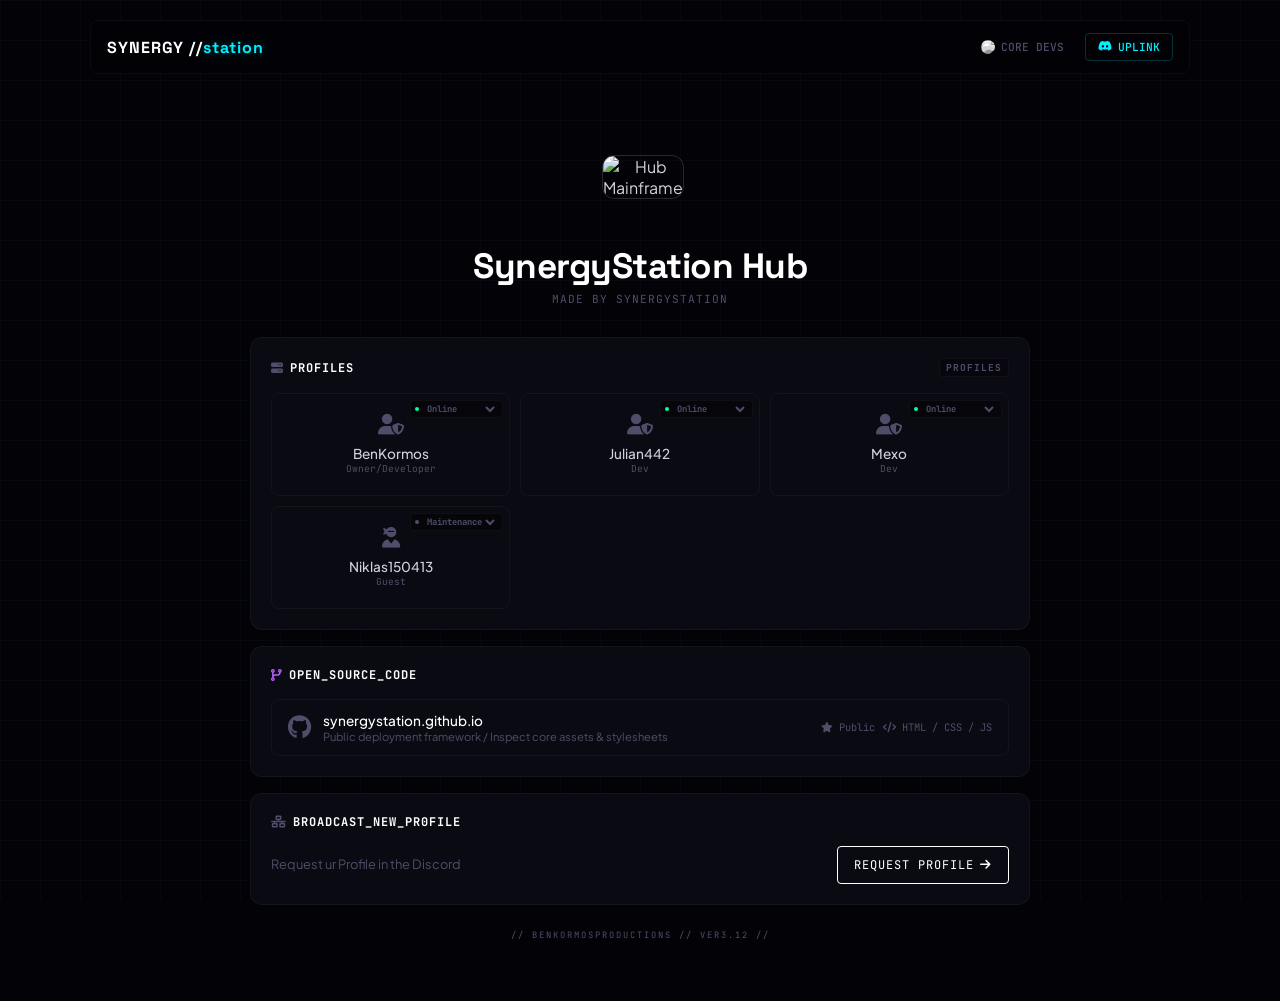
==== commit f01d0076: "Update the Website" ====
--- a/index.html
+++ b/index.html
@@ -10,454 +10,12 @@
     <link rel="stylesheet" href="https://cdnjs.cloudflare.com/ajax/libs/font-awesome/6.4.0/css/all.min.css">
     <link href="https://fonts.googleapis.com/css2?family=Plus+Jakarta+Sans:wght@400;500;600;700;800&family=Space+Grotesk:wght@500;700&family=JetBrains+Mono:wght@400;700&display=swap" rel="stylesheet">
 
-    <style>
-        :root {
-            --bg-main: #06060e;
-            --panel-bg: rgba(13, 13, 25, 0.45);
-            --panel-border: rgba(255, 255, 255, 0.05);
-            --accent-cyan: #00f0ff;
-            --accent-purple: #9d4edd;
-            --accent-emerald: #00ffaa;
-            --text-pure: #ffffff;
-            --text-main: #cbd5e1;
-            --text-muted: #64748b;
-            --font-display: 'Space Grotesk', sans-serif;
-            --font-sans: 'Plus Jakarta Sans', sans-serif;
-            --font-mono: 'JetBrains Mono', monospace;
-            --discord-color: #5865F2;
-        }
-
-        * {
-            box-sizing: border-box;
-            margin: 0;
-            padding: 0;
-        }
-
-        body {
-            background-color: var(--bg-main);
-            /* Sanftere, modernere Tiefen-Glow-Effekte statt hartem Grid */
-            background-image: 
-                radial-gradient(circle at 10% 15%, rgba(157, 78, 221, 0.12) 0%, transparent 40%),
-                radial-gradient(circle at 90% 85%, rgba(0, 240, 255, 0.1) 0%, transparent 40%),
-                radial-gradient(circle at 50% 50%, rgba(6, 6, 14, 1) 0%, rgba(3, 3, 8, 1) 100%);
-            background-attachment: fixed;
-            color: var(--text-main);
-            font-family: var(--font-sans);
-            min-height: 100vh;
-            display: flex;
-            flex-direction: column;
-            align-items: center;
-            padding: 120px 24px 60px 24px;
-            overflow-x: hidden;
-            -webkit-font-smoothing: antialiased;
-        }
-
-        .container {
-            width: 100%;
-            max-width: 840px;
-            display: flex;
-            flex-direction: column;
-            gap: 24px;
-            animation: cubic-reveal 0.8s cubic-bezier(0.16, 1, 0.3, 1) forwards;
-        }
-
-        @keyframes cubic-reveal {
-            from { opacity: 0; transform: translateY(30px); filter: blur(10px); }
-            to { opacity: 1; transform: translateY(0); filter: blur(0); }
-        }
-
-        /* --- MODERN GLASS NAVBAR --- */
-        .navbar {
-            position: fixed;
-            top: 16px; 
-            left: 50%;
-            transform: translateX(-50%);
-            width: calc(100% - 48px);
-            max-width: 1200px;
-            height: 64px;
-            background: rgba(10, 10, 20, 0.6);
-            backdrop-filter: blur(20px);
-            -webkit-backdrop-filter: blur(20px);
-            border: 1px solid var(--panel-border);
-            border-radius: 16px;
-            display: flex;
-            justify-content: space-between;
-            align-items: center;
-            padding: 0 24px;
-            z-index: 1000;
-        }
-
-        .nav-logo {
-            font-family: var(--font-display);
-            font-weight: 700;
-            font-size: 1.15rem;
-            letter-spacing: -0.5px;
-            color: var(--text-pure);
-            text-decoration: none;
-            display: flex;
-            align-items: center;
-            gap: 8px;
-        }
-        
-        .nav-logo span {
-            color: var(--accent-cyan);
-            position: relative;
-        }
-
-        .nav-links {
-            display: flex;
-            align-items: center;
-            gap: 12px;
-        }
-
-        .nav-btn {
-            display: flex;
-            align-items: center;
-            gap: 8px;
-            padding: 8px 16px;
-            font-family: var(--font-sans);
-            font-size: 0.8rem;
-            font-weight: 600;
-            text-decoration: none;
-            color: var(--text-pure);
-            border: 1px solid var(--panel-border);
-            border-radius: 10px;
-            background: rgba(255, 255, 255, 0.02);
-            transition: all 0.3s cubic-bezier(0.16, 1, 0.3, 1);
-        }
-
-        .nav-btn.dev-btn:hover {
-            border-color: rgba(0, 240, 255, 0.3);
-            background: rgba(0, 240, 255, 0.04);
-            color: var(--accent-cyan);
-        }
-
-        .nav-btn.discord-btn {
-            background: var(--text-pure);
-            color: var(--bg-main);
-            border: none;
-        }
-
-        .nav-btn.discord-btn:hover {
-            background: var(--accent-cyan);
-            transform: translateY(-1px);
-            box-shadow: 0 8px 20px rgba(0, 240, 255, 0.2);
-        }
-
-        .nav-avatar {
-            width: 20px;
-            height: 20px;
-            border-radius: 50%;
-            object-fit: cover;
-        }
-
-        /* --- CLEAN HEADER LOGO SEKTION --- */
-        .hub-header {
-            text-align: center;
-            padding: 20px 0 10px 0;
-        }
-
-        .avatar-mainframe {
-            display: inline-block;
-            margin-bottom: 20px;
-            width: 90px;
-            height: 90px;
-            position: relative;
-        }
-
-        .avatar-mainframe::after {
-            content: '';
-            position: absolute;
-            inset: -4px;
-            border-radius: 24px;
-            background: linear-gradient(135deg, var(--accent-cyan), var(--accent-purple));
-            z-index: -1;
-            opacity: 0.4;
-            filter: blur(8px);
-        }
-
-        .hub-avatar {
-            width: 100%;
-            height: 100%;
-            object-fit: cover;
-            border-radius: 20px;
-            border: 2px solid rgba(255, 255, 255, 0.1);
-        }
-
-        .hub-title {
-            font-family: var(--font-display);
-            font-size: 2.5rem;
-            font-weight: 700;
-            letter-spacing: -1px;
-            color: var(--text-pure);
-            margin-bottom: 8px;
-        }
-
-        .hub-tagline {
-            color: var(--text-muted);
-            font-family: var(--font-mono);
-            font-size: 0.8rem;
-            letter-spacing: 0.5px;
-        }
-
-        /* --- SMOOTH GLASSMORPHISM PANELS --- */
-        .panel {
-            background: var(--panel-bg);
-            backdrop-filter: blur(12px);
-            -webkit-backdrop-filter: blur(12px);
-            border: 1px solid var(--panel-border);
-            border-radius: 20px;
-            padding: 28px;
-            transition: border-color 0.4s ease, transform 0.4s ease;
-        }
-
-        .panel:hover {
-            border-color: rgba(255, 255, 255, 0.09);
-        }
-
-        .panel-title {
-            font-family: var(--font-display);
-            font-size: 0.9rem;
-            font-weight: 700;
-            color: var(--text-pure);
-            margin-bottom: 24px;
-            display: flex;
-            align-items: center;
-            justify-content: space-between;
-        }
-
-        .panel-title span:first-child {
-            display: flex;
-            align-items: center;
-            gap: 10px;
-            opacity: 0.9;
-        }
-
-        .panel-title i { 
-            color: var(--accent-cyan); 
-        }
-
-        .panel-title .badge {
-            font-family: var(--font-mono);
-            font-size: 0.7rem;
-            color: var(--text-muted);
-            background: rgba(255, 255, 255, 0.03);
-            padding: 4px 10px;
-            border-radius: 6px;
-            border: 1px solid var(--panel-border);
-        }
-
-        /* --- LIVE MONITOR STREAM NODE --- */
-        .cron-terminal {
-            background: rgba(0, 0, 0, 0.25);
-            border: 1px solid rgba(0, 255, 170, 0.15);
-            border-radius: 12px;
-            padding: 20px;
-            font-family: var(--font-mono);
-            font-size: 0.85rem;
-            line-height: 1.6;
-            color: var(--text-main);
-        }
-
-        .live-tag {
-            color: var(--accent-emerald);
-            background: rgba(0, 255, 170, 0.06);
-            border: 1px solid rgba(0, 255, 170, 0.2);
-            padding: 2px 8px;
-            border-radius: 6px;
-            font-size: 0.7rem;
-            font-weight: 700;
-        }
-
-        /* --- IDENTITY NODES GRID --- */
-        .holo-grid {
-            display: grid;
-            grid-template-columns: repeat(3, 1fr);
-            gap: 16px;
-        }
-
-        .profile-node {
-            background: rgba(255, 255, 255, 0.01);
-            border: 1px solid var(--panel-border);
-            border-radius: 14px;
-            padding: 24px 16px;
-            text-align: center;
-            text-decoration: none;
-            color: var(--text-main);
-            display: flex;
-            flex-direction: column;
-            align-items: center;
-            transition: all 0.4s cubic-bezier(0.16, 1, 0.3, 1);
-        }
-
-        .profile-node i.avatar-fallback {
-            font-size: 1.75rem;
-            color: var(--text-muted);
-            margin-bottom: 16px;
-            transition: transform 0.4s ease, color 0.4s ease;
-        }
-
-        .profile-node h4 {
-            font-family: var(--font-sans);
-            font-weight: 600;
-            font-size: 1rem;
-            color: var(--text-pure);
-            margin-bottom: 4px;
-        }
-
-        .profile-node span {
-            font-family: var(--font-mono);
-            font-size: 0.7rem;
-            color: var(--text-muted);
-        }
-
-        /* Node Hover Effects */
-        .profile-node:hover {
-            background: rgba(255, 255, 255, 0.03);
-            transform: translateY(-4px);
-            box-shadow: 0 12px 24px rgba(0, 0, 0, 0.2);
-        }
-
-        .profile-node:nth-child(1):hover { border-color: rgba(0, 240, 255, 0.4); }
-        .profile-node:nth-child(1):hover i.avatar-fallback { color: var(--accent-cyan); transform: scale(1.1); }
-
-        .profile-node:nth-child(2):hover { border-color: rgba(255, 0, 100, 0.4); }
-        .profile-node:nth-child(2):hover i.avatar-fallback { color: #ff0064; transform: scale(1.1); }
-        
-        .profile-node:nth-child(3):hover { border-color: rgba(0, 255, 170, 0.4); }
-        .profile-node:nth-child(3):hover i.avatar-fallback { color: var(--accent-emerald); transform: scale(1.1); }
-
-        /* --- OPEN SOURCE GITHUB PANEL --- */
-        .oss-container {
-            display: flex;
-            align-items: center;
-            justify-content: space-between;
-            background: rgba(255, 255, 255, 0.01);
-            border: 1px solid var(--panel-border);
-            border-radius: 14px;
-            padding: 20px;
-            text-decoration: none;
-            color: var(--text-main);
-            transition: all 0.3s ease;
-        }
-
-        .oss-container:hover {
-            background: rgba(157, 78, 221, 0.03);
-            border-color: rgba(157, 78, 221, 0.3);
-        }
-
-        .oss-meta {
-            display: flex;
-            align-items: center;
-            gap: 16px;
-        }
-
-        .oss-meta i.fa-github {
-            font-size: 2.2rem;
-            color: var(--text-pure);
-            opacity: 0.3;
-            transition: opacity 0.3s ease;
-        }
-
-        .oss-container:hover i.fa-github {
-            opacity: 0.9;
-            color: var(--accent-purple);
-        }
-
-        .oss-details h4 {
-            font-family: var(--font-sans);
-            font-weight: 600;
-            font-size: 0.95rem;
-            color: var(--text-pure);
-            margin-bottom: 2px;
-        }
-
-        .oss-details p {
-            font-size: 0.8rem;
-            color: var(--text-muted);
-        }
-
-        .oss-stats {
-            display: flex;
-            gap: 12px;
-            font-family: var(--font-mono);
-            font-size: 0.75rem;
-            color: var(--text-muted);
-        }
-
-        /* --- ONBOARDING LINK PANEL --- */
-        .join-interface {
-            display: flex;
-            justify-content: space-between;
-            align-items: center;
-            gap: 32px;
-        }
-
-        .join-desc {
-            font-size: 0.9rem;
-            line-height: 1.6;
-            color: var(--text-main);
-            opacity: 0.8;
-        }
-
-        .action-link {
-            display: inline-flex;
-            align-items: center;
-            justify-content: center;
-            gap: 10px;
-            min-width: 200px;
-            padding: 14px 24px;
-            background: rgba(255, 255, 255, 0.03);
-            border: 1px solid rgba(255, 255, 255, 0.1);
-            color: var(--text-pure);
-            font-family: var(--font-sans);
-            font-weight: 600;
-            font-size: 0.85rem;
-            text-decoration: none;
-            border-radius: 12px;
-            transition: all 0.3s ease;
-        }
-
-        .action-link:hover {
-            background: var(--text-pure);
-            color: var(--bg-main);
-            transform: scale(1.02);
-            box-shadow: 0 10px 25px rgba(255, 255, 255, 0.1);
-        }
-
-        /* --- FOOTER --- */
-        .hub-footer {
-            text-align: center;
-            margin-top: 16px;
-            font-family: var(--font-mono);
-            font-size: 0.65rem;
-            color: var(--text-muted);
-            opacity: 0.5;
-            letter-spacing: 1px;
-        }
-
-        /* --- DESIGN RESPONSIVENESS --- */
-        @media (max-width: 768px) {
-            .holo-grid { grid-template-columns: 1fr; gap: 12px; }
-            .oss-container { flex-direction: column; gap: 16px; text-align: center; align-items: center; }
-            .oss-meta { flex-direction: column; gap: 8px; }
-            .join-interface { flex-direction: column; text-align: center; gap: 20px; }
-            .action-link { width: 100%; }
-        }
-
-        @media (max-width: 540px) {
-            .navbar { width: calc(100% - 24px); top: 12px; padding: 0 16px; }
-            body { padding-top: 100px; padding-left: 16px; padding-right: 16px; }
-            .nav-btn span { display: none; }
-            .hub-title { font-size: 2rem; }
-            .panel { padding: 20px; }
-        }
-    </style>
+    <link rel="stylesheet" href="css/homepage/style.css">
 </head>
 <body>
 
     <nav class="navbar">
-        <a href="#" class="nav-logo">SYNERGY//<span>STATION</span></a>
+        <a href="#" class="nav-logo">SYNERGY  //<span>station</span></a>
         <div class="nav-links">
             <a href="developer.html" class="nav-btn dev-btn">
                 <img src="logo.png" alt="Ben" class="nav-avatar">
@@ -476,7 +34,7 @@
                 <img src="logo.png" alt="Hub Mainframe" class="hub-avatar">
             </div>
             <h1 class="hub-title">SynergyStation Hub</h1>
-            <p class="hub-tagline">Central Access Node // Select Profile Grid</p>
+            <p class="hub-tagline">Made by SYNERGYstation</p>
         </header>
 
         <section class="panel" id="cron-box" style="display: none;">
@@ -492,29 +50,67 @@
 
         <section class="panel">
             <div class="panel-title">
-                <span><i class="fas fa-server"></i> FEDERATED_IDENTITY_NODES</span>
-                <span class="badge">[ 03 / ONLINE ]</span>
+                <span><i class="fas fa-server"></i> Profiles</span>
+                <span class="badge">Profiles</span>
             </div>
             
             <div class="holo-grid">
                 
-                <a href="benkormos" class="profile-node">
-                    <i class="fas fa-user-astronaut avatar-fallback"></i>
+                <div class="profile-node">
+                    <div class="status-config-box">
+                        <div class="status-indicator online"></div>
+                        <select class="status-selector" onchange="updateNodeStatus(this)">
+                            <option value="online">Online</option>
+                            <option value="offline">Maintenance</option>
+                        </select>
+                    </div>
+                    <a href="benkormos" class="node-overlay-link"></a>
+                    <i class="fas fa-user-shield avatar-fallback"></i>
                     <h4>BenKormos</h4>
                     <span>Owner/Developer</span>
-                </a>
-                
-                <a href="julian" class="profile-node">
+                </div>
+                
+                <div class="profile-node">
+                    <div class="status-config-box">
+                        <div class="status-indicator online"></div>
+                        <select class="status-selector" onchange="updateNodeStatus(this)">
+                            <option value="online">Online</option>
+                            <option value="offline">Maintenance</option>
+                        </select>
+                    </div>
+                    <a href="julian" class="node-overlay-link"></a>
                     <i class="fas fa-user-shield avatar-fallback"></i>
                     <h4>Julian442</h4>
                     <span>Dev</span>
-                </a>
-
-                <a href="mexo" class="profile-node">
-                    <i class="fas fa-user-ninja avatar-fallback"></i>
+                </div>
+
+                <div class="profile-node">
+                    <div class="status-config-box">
+                        <div class="status-indicator online"></div>
+                        <select class="status-selector" onchange="updateNodeStatus(this)">
+                            <option value="online">Online</option>
+                            <option value="offline">Maintenance</option>
+                        </select>
+                    </div>
+                    <a href="mexo" class="node-overlay-link"></a>
+                    <i class="fas fa-user-shield avatar-fallback"></i>
                     <h4>Mexo</h4>
                     <span>Dev</span>
-                </a>
+                </div>
+
+                <div class="profile-node">
+                    <div class="status-config-box">
+                        <div class="status-indicator offline"></div>
+                        <select class="status-selector" onchange="updateNodeStatus(this)">
+                            <option value="online">Online</option>
+                            <option value="offline" selected>Maintenance</option>
+                        </select>
+                    </div>
+                    <a href="niklas" class="node-overlay-link"></a>
+                    <i class="fas fa-user-ninja avatar-fallback"></i>
+                    <h4>Niklas150413</h4>
+                    <span>Guest</span>
+                </div>
                 
             </div>
         </section>
@@ -543,18 +139,36 @@
                 <span><i class="fas fa-network-wired"></i> BROADCAST_NEW_PR0FILE</span>
             </div>
             <div class="join-interface">
-                <p class="join-desc">
-                    Reuest ur Profile in the Discord</p>
+                <p class="join-desc">Request ur Profile in the Discord</p>
                 <a href="https://dc.gg/ben" target="_blank" class="action-link">Request Profile <i class="fas fa-arrow-right"></i></a>
             </div>
         </section>
 
         <footer class="hub-footer">
-            // TERMINAL HUB OPERATIONAL // MATRIX v3.0 // YEAR_2026 //
+            // BenkormosProductions // ver3.12 //
         </footer>
     </div>
 
     <script>
+        // Funktion zur dynamischen Aktualisierung der Status-Punkte
+        function updateNodeStatus(selectElement) {
+            const configBox = selectElement.parentElement;
+            const indicator = configBox.querySelector('.status-indicator');
+            const selectedStatus = selectElement.value;
+
+            // Bestehende Klassen entfernen
+            indicator.className = 'status-indicator';
+            
+            // Neue Status-Klasse hinzufügen
+            if (selectedStatus === 'online') {
+                indicator.classList.add('online');
+            } else if (selectedStatus === 'idle') {
+                indicator.classList.add('idle');
+            } else if (selectedStatus === 'offline') {
+                indicator.classList.add('offline');
+            }
+        }
+
         async function fetchLatestUpdates() {
             const owner = 'Benbroc'; 
             const repo = 'kaboom.github.io'; 
@@ -598,4 +212,4 @@
         document.addEventListener('DOMContentLoaded', fetchLatestUpdates);
     </script>
 </body>
-</html>
+</html>
--- a/css/homepage/style.css
+++ b/css/homepage/style.css
@@ -0,0 +1,504 @@
+/* --- APEX MINIMALISM & FONTS --- */
+@import url('https://fonts.googleapis.com/css2?family=Plus+Jakarta+Sans:wght@400;500;600;700&family=Space+Grotesk:wght@500;700&family=JetBrains+Mono:wght@500;700&display=swap');
+
+:root {
+    /* Pure Abyss Palette */
+    --bg-main: #030307;
+    --bg-surface: #0a0a12;
+    --bg-surface-elevated: #121222;
+    
+    /* Neon Wireframe Borders */
+    --border-main: rgba(255, 255, 255, 0.04);
+    --border-active: rgba(255, 255, 255, 0.15);
+    
+    /* High-Gloss Accents */
+    --accent-cyan: #00f0ff;
+    --accent-purple: #bd5eff;
+    --accent-emerald: #00ffaa;
+    --accent-amber: #ffb703;
+    --accent-pink: #ff2a6d;
+    
+    /* Pure Typography */
+    --text-pure: #ffffff;
+    --text-main: #d1d1de;
+    --text-muted: #4e4e6a;
+    --text-dark: #030307;
+    
+    /* Typography Tokens */
+    --font-display: 'Space Grotesk', sans-serif;
+    --font-sans: 'Plus Jakarta Sans', sans-serif;
+    --font-mono: 'JetBrains Mono', monospace;
+    
+    /* Structural Hard Edges */
+    --radius-lg: 12px;
+    --radius-md: 8px;
+    --radius-sm: 4px;
+    --transition-fast: all 0.2s cubic-bezier(0.4, 0, 0.2, 1);
+}
+
+/* --- BASE ARCHITECTURE --- */
+* {
+    box-sizing: border-box;
+    margin: 0;
+    padding: 0;
+}
+
+body {
+    background-color: var(--bg-main);
+    /* Subtiler vertikaler Scanline-Effekt im Hintergrund */
+    background-image: 
+        linear-gradient(rgba(18, 18, 34, 0.3) 1px, transparent 1px),
+        linear-gradient(90deg, rgba(18, 18, 34, 0.3) 1px, transparent 1px);
+    background-size: 40px 40px;
+    background-attachment: fixed;
+    color: var(--text-main);
+    font-family: var(--font-sans);
+    min-height: 100vh;
+    display: flex;
+    flex-direction: column;
+    align-items: center;
+    padding: 140px 24px 60px 24px;
+    -webkit-font-smoothing: antialiased;
+}
+
+/* Slick Velocity Entrance */
+.container {
+    width: 100%;
+    max-width: 780px;
+    display: flex;
+    flex-direction: column;
+    gap: 16px;
+    opacity: 0;
+    animation: wireframe-reveal 0.5s cubic-bezier(0.25, 1, 0.5, 1) forwards;
+}
+
+@keyframes wireframe-reveal {
+    from { opacity: 0; transform: scale(0.98); filter: brightness(0.5); }
+    to { opacity: 1; transform: scale(1); filter: brightness(1); }
+}
+
+/* --- THE WIREFRAME NAVBAR --- */
+.navbar {
+    position: fixed;
+    top: 20px; 
+    left: 50%;
+    transform: translateX(-50%);
+    width: calc(100% - 40px);
+    max-width: 1100px;
+    height: 54px;
+    background: rgba(3, 3, 7, 0.85);
+    backdrop-filter: blur(12px);
+    -webkit-backdrop-filter: blur(12px);
+    border: 1px solid var(--border-main);
+    border-radius: var(--radius-md);
+    display: flex;
+    justify-content: space-between;
+    align-items: center;
+    padding: 0 16px;
+    z-index: 1000;
+}
+
+.nav-logo {
+    font-family: var(--font-display);
+    font-weight: 700;
+    font-size: 1rem;
+    letter-spacing: 1px;
+    color: var(--text-pure);
+    text-decoration: none;
+}
+
+.nav-logo span {
+    color: var(--accent-cyan);
+    text-shadow: 0 0 10px rgba(0, 240, 255, 0.3);
+}
+
+.nav-links {
+    display: flex;
+    align-items: center;
+    gap: 8px;
+}
+
+.nav-btn {
+    display: flex;
+    align-items: center;
+    gap: 6px;
+    padding: 6px 12px;
+    font-family: var(--font-mono);
+    font-size: 0.7rem;
+    font-weight: 500;
+    text-transform: uppercase;
+    text-decoration: none;
+    color: var(--text-muted);
+    border: 1px solid transparent;
+    border-radius: var(--radius-sm);
+    transition: var(--transition-fast);
+}
+
+.nav-btn.dev-btn:hover {
+    color: var(--text-pure);
+    border-color: var(--border-active);
+    background: rgba(255, 255, 255, 0.02);
+}
+
+.nav-btn.discord-btn {
+    background: transparent;
+    color: var(--accent-cyan);
+    border: 1px solid rgba(0, 240, 255, 0.2);
+}
+
+.nav-btn.discord-btn:hover {
+    background: rgba(0, 240, 255, 0.05);
+    border-color: var(--accent-cyan);
+    box-shadow: 0 0 15px rgba(0, 240, 255, 0.15);
+}
+
+.nav-avatar {
+    width: 14px;
+    height: 14px;
+    border-radius: 50%;
+    filter: grayscale(1);
+}
+
+.nav-btn:hover .nav-avatar {
+    filter: grayscale(0);
+}
+
+/* --- MONOCHROME HEADER --- */
+.hub-header {
+    text-align: center;
+    padding: 15px 0;
+}
+
+.avatar-mainframe {
+    display: inline-block;
+    margin-bottom: 12px;
+    width: 76px;
+    height: 76px;
+    position: relative;
+}
+
+.hub-avatar {
+    width: 100%;
+    height: 100%;
+    object-fit: cover;
+    border-radius: var(--radius-lg);
+    border: 1px solid var(--border-active);
+    filter: grayscale(0.2);
+    transition: var(--transition-fast);
+}
+
+.avatar-mainframe:hover .hub-avatar {
+    filter: grayscale(0);
+    border-color: var(--accent-purple);
+    box-shadow: 0 0 20px rgba(189, 94, 255, 0.2);
+}
+
+.hub-title {
+    font-family: var(--font-display);
+    font-size: 2.2rem;
+    font-weight: 700;
+    color: var(--text-pure);
+    letter-spacing: -0.5px;
+}
+
+.hub-tagline {
+    color: var(--text-muted);
+    font-family: var(--font-mono);
+    font-size: 0.7rem;
+    text-transform: uppercase;
+    letter-spacing: 1px;
+    margin-top: 4px;
+}
+
+/* --- CYBER PANEL SYSTEM (SHARP LINED) --- */
+.panel {
+    background: var(--bg-surface);
+    border: 1px solid var(--border-main);
+    border-radius: var(--radius-lg);
+    padding: 20px;
+    transition: var(--transition-fast);
+}
+
+.panel:hover {
+    border-color: var(--border-active);
+}
+
+.panel-title {
+    font-family: var(--font-mono);
+    font-size: 0.75rem;
+    font-weight: 700;
+    text-transform: uppercase;
+    letter-spacing: 1px;
+    color: var(--text-pure);
+    margin-bottom: 16px;
+    display: flex;
+    align-items: center;
+    justify-content: space-between;
+}
+
+.panel-title span:first-child {
+    display: flex;
+    align-items: center;
+    gap: 6px;
+}
+
+.panel-title i { 
+    color: var(--text-muted); 
+}
+
+.panel:hover .panel-title i {
+    color: var(--text-pure);
+}
+
+.panel-title .badge {
+    font-size: 0.6rem;
+    color: var(--text-muted);
+    background: rgba(0, 0, 0, 0.3);
+    padding: 2px 6px;
+    border-radius: var(--radius-sm);
+    border: 1px solid var(--border-main);
+}
+
+/* --- MONOCHROME TERMINAL --- */
+.cron-terminal {
+    background: #05050a;
+    border: 1px solid var(--border-main);
+    border-radius: var(--radius-md);
+    padding: 14px;
+    font-family: var(--font-mono);
+    font-size: 0.75rem;
+    line-height: 1.6;
+    color: var(--text-main);
+}
+
+.live-tag {
+    color: var(--accent-emerald);
+    background: transparent;
+    border: 1px solid var(--accent-emerald);
+    padding: 1px 5px;
+    border-radius: var(--radius-sm);
+    font-size: 0.6rem;
+    text-transform: uppercase;
+}
+
+/* --- IDENTITY NODES (CYBER WIREFRAME GRID) --- */
+.holo-grid {
+    display: grid;
+    grid-template-columns: repeat(3, 1fr);
+    gap: 10px;
+}
+
+.profile-node {
+    background: transparent;
+    border: 1px solid var(--border-main);
+    border-radius: var(--radius-md);
+    padding: 20px 12px;
+    text-align: center;
+    position: relative;
+    display: flex;
+    flex-direction: column;
+    align-items: center;
+    transition: var(--transition-fast);
+}
+
+.node-overlay-link {
+    position: absolute;
+    top: 0; left: 0; width: 100%; height: 100%;
+    z-index: 2;
+}
+
+.profile-node i.avatar-fallback {
+    font-size: 1.3rem;
+    color: var(--text-muted);
+    margin-bottom: 10px;
+    transition: var(--transition-fast);
+}
+
+.profile-node h4 {
+    font-family: var(--font-sans);
+    font-weight: 500;
+    font-size: 0.85rem;
+    color: var(--text-main);
+}
+
+.profile-node span {
+    font-family: var(--font-mono);
+    font-size: 0.6rem;
+    color: var(--text-muted);
+}
+
+/* Neon-Glow bei Hover über die spezifischen Linien */
+.profile-node:hover {
+    background: rgba(255, 255, 255, 0.01);
+    transform: translateY(-1px);
+}
+
+.profile-node:nth-child(1):hover { border-color: var(--accent-cyan); box-shadow: 0 0 10px rgba(0, 240, 255, 0.1); }
+.profile-node:nth-child(1):hover i.avatar-fallback { color: var(--accent-cyan); }
+
+.profile-node:nth-child(2):hover { border-color: var(--accent-pink); box-shadow: 0 0 10px rgba(255, 42, 109, 0.1); }
+.profile-node:nth-child(2):hover i.avatar-fallback { color: var(--accent-pink); }
+        
+.profile-node:nth-child(3):hover { border-color: var(--accent-emerald); box-shadow: 0 0 10px rgba(0, 255, 170, 0.1); }
+.profile-node:nth-child(3):hover i.avatar-fallback { color: var(--accent-emerald); }
+
+/* --- COMPACT STATUS CONTROL --- */
+.status-config-box {
+    position: absolute;
+    top: 6px;
+    right: 6px;
+    display: inline-flex;
+    align-items: center;
+    gap: 4px;
+    background: #05050a;
+    border: 1px solid var(--border-main);
+    padding: 1px 4px;
+    border-radius: var(--radius-sm);
+    z-index: 5;
+}
+
+.status-indicator {
+    width: 4px;
+    height: 4px;
+    border-radius: 50%;
+}
+
+.status-indicator.online { background-color: var(--accent-emerald); }
+.status-indicator.idle { background-color: var(--accent-amber); }
+.status-indicator.offline { background-color: var(--text-muted); }
+
+.status-selector {
+    background: transparent;
+    border: none;
+    color: var(--text-muted);
+    font-family: var(--font-mono);
+    font-size: 0.55rem;
+    font-weight: 700;
+    cursor: pointer;
+    outline: none;
+}
+
+.status-config-box:hover .status-selector {
+    color: var(--text-pure);
+}
+
+/* --- OPEN SOURCE GITHUB ROW --- */
+.oss-container {
+    display: flex;
+    align-items: center;
+    justify-content: space-between;
+    background: transparent;
+    border: 1px solid var(--border-main);
+    border-radius: var(--radius-md);
+    padding: 12px 16px;
+    text-decoration: none;
+    color: var(--text-main);
+    transition: var(--transition-fast);
+}
+
+.oss-container:hover {
+    border-color: var(--accent-purple);
+    background: rgba(189, 94, 255, 0.02);
+}
+
+.oss-meta {
+    display: flex;
+    align-items: center;
+    gap: 12px;
+}
+
+.oss-meta i.fa-github {
+    font-size: 1.5rem;
+    color: var(--text-muted);
+    transition: var(--transition-fast);
+}
+
+.oss-container:hover i.fa-github {
+    color: var(--text-pure);
+}
+
+.oss-details h4 {
+    font-family: var(--font-sans);
+    font-weight: 500;
+    font-size: 0.85rem;
+    color: var(--text-pure);
+}
+
+.oss-details p {
+    font-size: 0.7rem;
+    color: var(--text-muted);
+}
+
+.oss-stats {
+    display: flex;
+    gap: 8px;
+    font-family: var(--font-mono);
+    font-size: 0.65rem;
+    color: var(--text-muted);
+}
+
+/* --- JOIN BUTTON INTERFACE --- */
+.join-interface {
+    display: flex;
+    justify-content: space-between;
+    align-items: center;
+    gap: 20px;
+}
+
+.join-desc {
+    font-size: 0.8rem;
+    line-height: 1.5;
+    color: var(--text-muted);
+}
+
+.action-link {
+    display: inline-flex;
+    align-items: center;
+    justify-content: center;
+    gap: 6px;
+    min-width: 160px;
+    padding: 10px 16px;
+    background: transparent;
+    border: 1px solid var(--text-pure);
+    color: var(--text-pure);
+    font-family: var(--font-mono);
+    text-transform: uppercase;
+    font-size: 0.75rem;
+    letter-spacing: 1px;
+    text-decoration: none;
+    border-radius: var(--radius-sm);
+    transition: var(--transition-fast);
+}
+
+.action-link:hover {
+    background: var(--text-pure);
+    color: var(--text-dark);
+}
+
+/* --- FOOTER --- */
+.hub-footer {
+    text-align: center;
+    margin-top: 8px;
+    font-family: var(--font-mono);
+    font-size: 0.55rem;
+    color: var(--text-muted);
+    letter-spacing: 2px;
+    text-transform: uppercase;
+}
+
+/* --- RESPONSIVENESS MATRIX --- */
+@media (max-width: 768px) {
+    .holo-grid { grid-template-columns: 1fr; gap: 8px; }
+    .oss-container { flex-direction: column; gap: 10px; text-align: center; }
+    .oss-meta { flex-direction: column; gap: 4px; }
+    .join-interface { flex-direction: column; text-align: center; gap: 14px; }
+    .action-link { width: 100%; }
+}
+
+@media (max-width: 540px) {
+    .navbar { width: calc(100% - 16px); top: 10px; padding: 0 12px; }
+    body { padding-top: 100px; padding-left: 10px; padding-right: 10px; }
+    .nav-btn span { display: none; }
+    .hub-title { font-size: 1.8rem; }
+    .panel { padding: 16px; }
+}
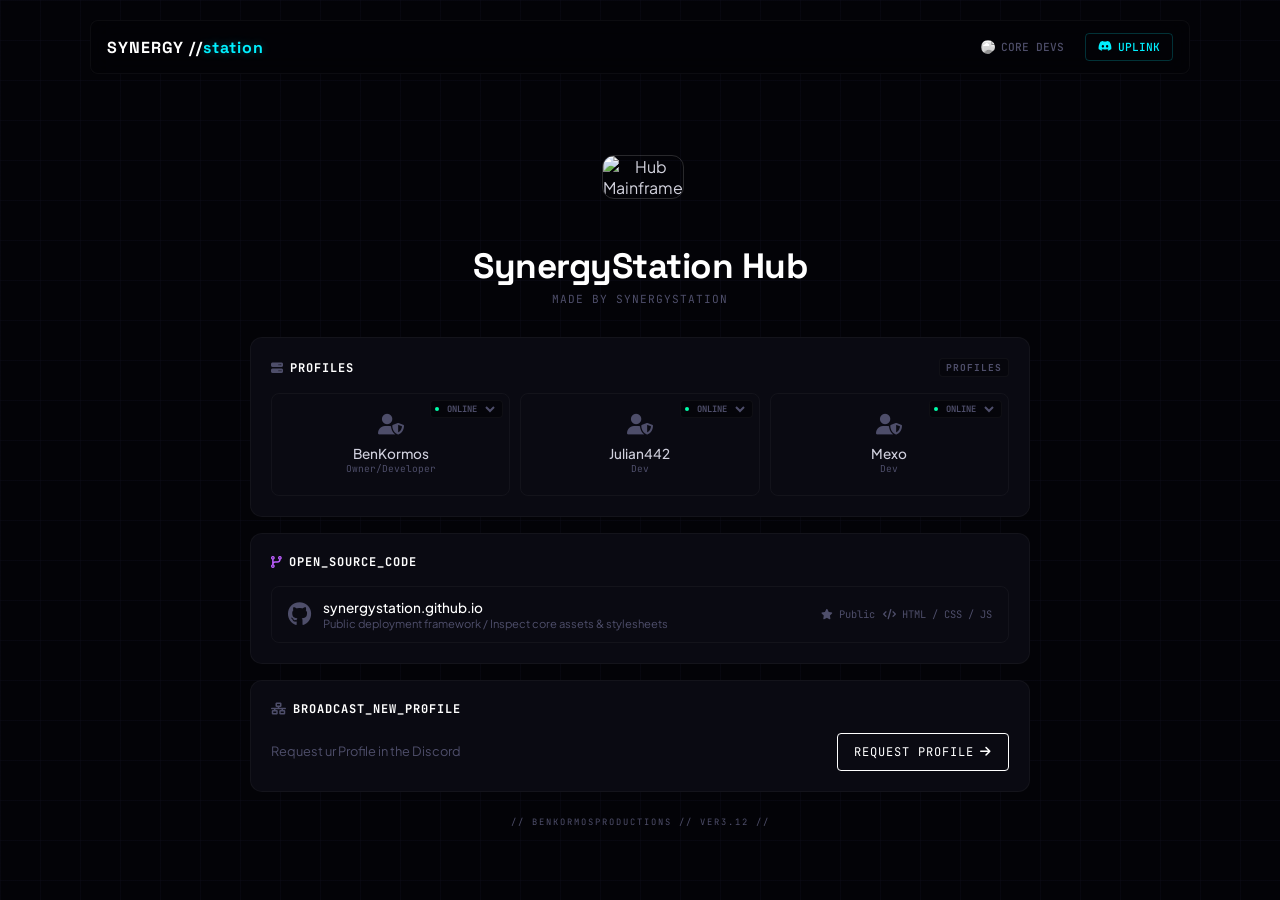
==== commit 0487de68: "Refactor profile nodes and status update functionality" ====
--- a/index.html
+++ b/index.html
@@ -15,7 +15,7 @@
 <body>
 
     <nav class="navbar">
-        <a href="#" class="nav-logo">SYNERGY  //<span>station</span></a>
+        <a href="#" class="nav-logo">SYNERGY //<span>station</span></a>
         <div class="nav-links">
             <a href="developer.html" class="nav-btn dev-btn">
                 <img src="logo.png" alt="Ben" class="nav-avatar">
@@ -55,13 +55,13 @@
             </div>
             
             <div class="holo-grid">
-                
                 <div class="profile-node">
                     <div class="status-config-box">
-                        <div class="status-indicator online"></div>
+                        <span class="status-indicator online"></span>
                         <select class="status-selector" onchange="updateNodeStatus(this)">
-                            <option value="online">Online</option>
-                            <option value="offline">Maintenance</option>
+                            <option value="online">ONLINE</option>
+                            <option value="idle">IDLE</option>
+                            <option value="offline">OFFLINE</option>
                         </select>
                     </div>
                     <a href="benkormos" class="node-overlay-link"></a>
@@ -72,10 +72,11 @@
                 
                 <div class="profile-node">
                     <div class="status-config-box">
-                        <div class="status-indicator online"></div>
+                        <span class="status-indicator online"></span>
                         <select class="status-selector" onchange="updateNodeStatus(this)">
-                            <option value="online">Online</option>
-                            <option value="offline">Maintenance</option>
+                            <option value="online">ONLINE</option>
+                            <option value="idle">IDLE</option>
+                            <option value="offline">OFFLINE</option>
                         </select>
                     </div>
                     <a href="julian" class="node-overlay-link"></a>
@@ -86,30 +87,17 @@
 
                 <div class="profile-node">
                     <div class="status-config-box">
-                        <div class="status-indicator online"></div>
+                        <span class="status-indicator online"></span>
                         <select class="status-selector" onchange="updateNodeStatus(this)">
-                            <option value="online">Online</option>
-                            <option value="offline">Maintenance</option>
+                            <option value="online">ONLINE</option>
+                            <option value="idle">IDLE</option>
+                            <option value="offline">OFFLINE</option>
                         </select>
                     </div>
                     <a href="mexo" class="node-overlay-link"></a>
                     <i class="fas fa-user-shield avatar-fallback"></i>
                     <h4>Mexo</h4>
                     <span>Dev</span>
-                </div>
-
-                <div class="profile-node">
-                    <div class="status-config-box">
-                        <div class="status-indicator offline"></div>
-                        <select class="status-selector" onchange="updateNodeStatus(this)">
-                            <option value="online">Online</option>
-                            <option value="offline" selected>Maintenance</option>
-                        </select>
-                    </div>
-                    <a href="niklas" class="node-overlay-link"></a>
-                    <i class="fas fa-user-ninja avatar-fallback"></i>
-                    <h4>Niklas150413</h4>
-                    <span>Guest</span>
                 </div>
                 
             </div>
@@ -150,16 +138,13 @@
     </div>
 
     <script>
-        // Funktion zur dynamischen Aktualisierung der Status-Punkte
         function updateNodeStatus(selectElement) {
             const configBox = selectElement.parentElement;
             const indicator = configBox.querySelector('.status-indicator');
             const selectedStatus = selectElement.value;
 
-            // Bestehende Klassen entfernen
             indicator.className = 'status-indicator';
             
-            // Neue Status-Klasse hinzufügen
             if (selectedStatus === 'online') {
                 indicator.classList.add('online');
             } else if (selectedStatus === 'idle') {
@@ -212,4 +197,4 @@
         document.addEventListener('DOMContentLoaded', fetchLatestUpdates);
     </script>
 </body>
-</html>+</html>
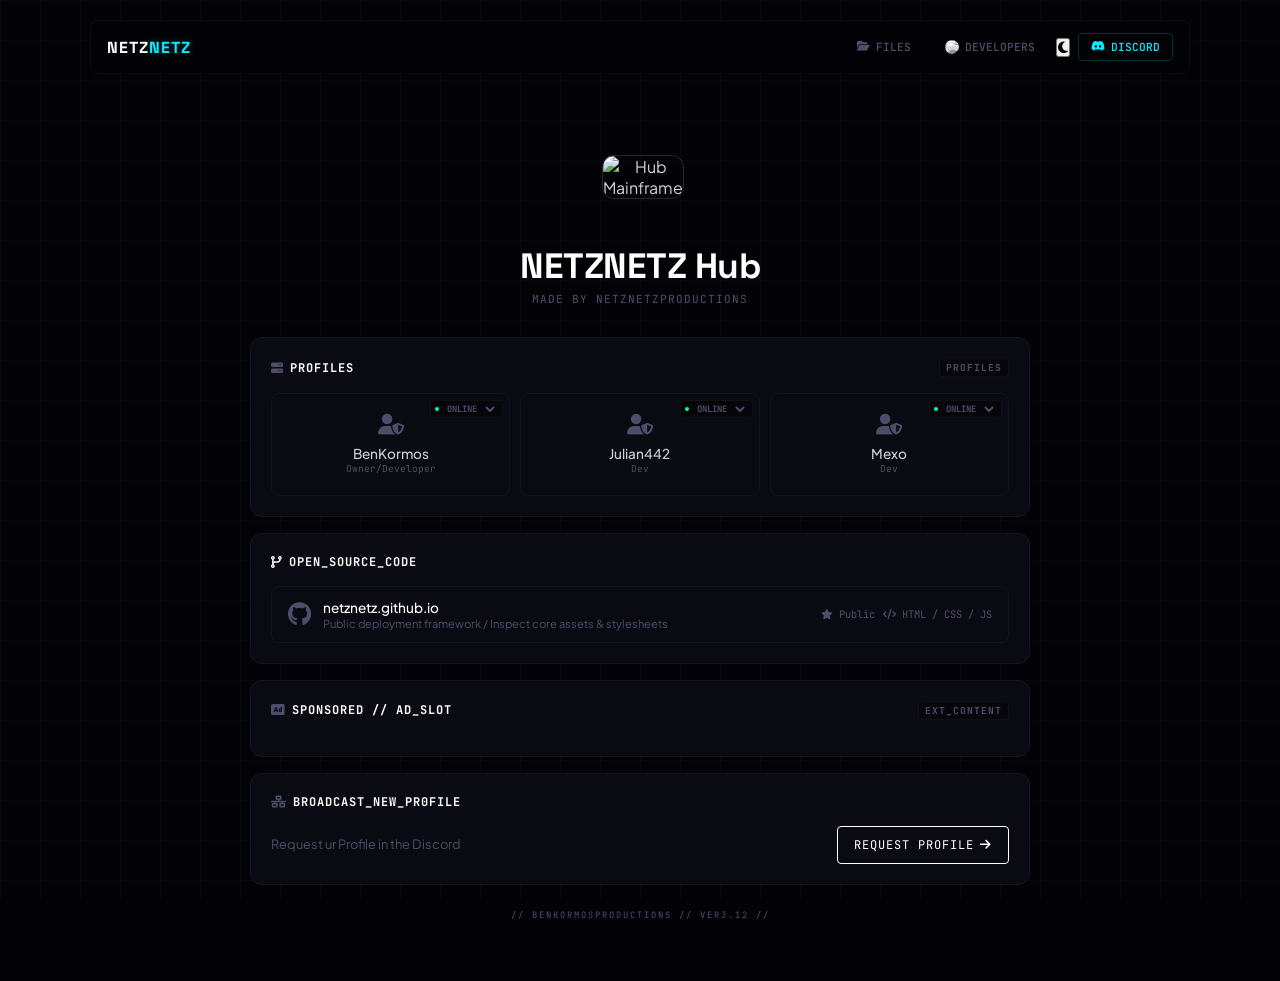
==== commit 4590c3f9: "Update index.html" ====
--- a/index.html
+++ b/index.html
@@ -4,25 +4,45 @@
     <meta charset="UTF-8">
     <meta name="viewport" content="width=device-width, initial-scale=1.0">
     <title>SynergyStation Hub</title>
-    
+
+    <!-- Theme must be applied before CSS paints, to avoid a flash of the wrong mode -->
+    <script>
+        (function () {
+            var saved = localStorage.getItem('synergy-theme');
+            var theme = saved || (window.matchMedia('(prefers-color-scheme: light)').matches ? 'light' : 'dark');
+            document.documentElement.setAttribute('data-theme', theme);
+        })();
+    </script>
+
     <link rel="icon" type="image/jpeg" href="logo.png">
-    
+
     <link rel="stylesheet" href="https://cdnjs.cloudflare.com/ajax/libs/font-awesome/6.4.0/css/all.min.css">
-    <link href="https://fonts.googleapis.com/css2?family=Plus+Jakarta+Sans:wght@400;500;600;700;800&family=Space+Grotesk:wght@500;700&family=JetBrains+Mono:wght@400;700&display=swap" rel="stylesheet">
+    <link href="https://fonts.googleapis.com/css2?family=Archivo+Black&family=IBM+Plex+Mono:wght@400;500;600;700&family=IBM+Plex+Sans:wght@400;500;600;700&display=swap" rel="stylesheet">
 
     <link rel="stylesheet" href="css/homepage/style.css">
+
+    <!-- Google AdSense -->
+    <script async src="https://pagead2.googlesyndication.com/pagead/js/adsbygoogle.js?client=ca-pub-5190849771422282"
+     crossorigin="anonymous"></script>
 </head>
 <body>
 
     <nav class="navbar">
-        <a href="#" class="nav-logo">SYNERGY //<span>station</span></a>
+        <a href="#" class="nav-logo">NETZ<span>NETZ</span></a>
         <div class="nav-links">
+            <a href="/files.html" class="nav-btn dev-btn">
+                <i class="fas fa-folder-open" style="color: var(--accent-hazard);"></i>
+                <span>Files</span>
+            </a>
             <a href="developer.html" class="nav-btn dev-btn">
                 <img src="logo.png" alt="Ben" class="nav-avatar">
-                <span>Core Devs</span>
-            </a>
+                <span>Developers</span>
+            </a>
+            <button type="button" class="theme-toggle-btn" id="theme-toggle" aria-label="Hell/Dunkel umschalten">
+                <i class="fas fa-gear"></i>
+            </button>
             <a href="https://dc.gg/ben" target="_blank" class="nav-btn discord-btn">
-                <i class="fab fa-discord"></i> <span>Uplink</span>
+                <i class="fab fa-discord"></i> <span>Discord</span>
             </a>
         </div>
     </nav>
@@ -33,17 +53,17 @@
             <div class="avatar-mainframe">
                 <img src="logo.png" alt="Hub Mainframe" class="hub-avatar">
             </div>
-            <h1 class="hub-title">SynergyStation Hub</h1>
-            <p class="hub-tagline">Made by SYNERGYstation</p>
+            <h1 class="hub-title">NETZNETZ Hub</h1>
+            <p class="hub-tagline">Made by NETZNETZproductions</p>
         </header>
 
         <section class="panel" id="cron-box" style="display: none;">
             <div class="panel-title">
-                <span><i class="fas fa-terminal" style="color: var(--accent-emerald);"></i> DATALOG // REPOSITORY_MIRROR</span>
+                <span><i class="fas fa-terminal" style="color: var(--accent-ok);"></i> DATALOG // REPOSITORY_MIRROR</span>
                 <span class="live-tag">SECURE_SYNC</span>
             </div>
             <div class="cron-terminal">
-                <div class="update-header-badge" style="color: var(--accent-emerald); font-weight: 700; margin-bottom: 6px;"><i class="fas fa-check-circle"></i> INCOMING_PAYLOAD:</div>
+                <div class="update-header-badge" style="color: var(--accent-ok); font-weight: 700; margin-bottom: 6px;"><i class="fas fa-check-circle"></i> INCOMING_PAYLOAD:</div>
                 <p id="update-text">Initializing stream data...</p>
             </div>
         </section>
@@ -64,7 +84,7 @@
                             <option value="offline">OFFLINE</option>
                         </select>
                     </div>
-                    <a href="benkormos" class="node-overlay-link"></a>
+                    <a href="benkormos.html" class="node-overlay-link"></a>
                     <i class="fas fa-user-shield avatar-fallback"></i>
                     <h4>BenKormos</h4>
                     <span>Owner/Developer</span>
@@ -79,7 +99,7 @@
                             <option value="offline">OFFLINE</option>
                         </select>
                     </div>
-                    <a href="julian" class="node-overlay-link"></a>
+                    <a href="julian.html" class="node-overlay-link"></a>
                     <i class="fas fa-user-shield avatar-fallback"></i>
                     <h4>Julian442</h4>
                     <span>Dev</span>
@@ -94,7 +114,7 @@
                             <option value="offline">OFFLINE</option>
                         </select>
                     </div>
-                    <a href="mexo" class="node-overlay-link"></a>
+                    <a href="mexo.html" class="node-overlay-link"></a>
                     <i class="fas fa-user-shield avatar-fallback"></i>
                     <h4>Mexo</h4>
                     <span>Dev</span>
@@ -105,13 +125,13 @@
 
         <section class="panel" id="github-panel">
             <div class="panel-title">
-                <span><i class="fas fa-code-branch" style="color: var(--accent-purple);"></i> OPEN_SOURCE_CODE</span>
-            </div>
-            <a href="https://github.com/synergystation/synergystation.github.io" target="_blank" class="oss-container">
+                <span><i class="fas fa-code-branch" style="color: var(--accent-stamp);"></i> OPEN_SOURCE_CODE</span>
+            </div>
+            <a href="https://github.com/netznetzproductions/website" target="_blank" class="oss-container">
                 <div class="oss-meta">
                     <i class="fab fa-github"></i>
                     <div class="oss-details">
-                        <h4>synergystation.github.io</h4>
+                        <h4>netznetz.github.io</h4>
                         <p>Public deployment framework / Inspect core assets & stylesheets</p>
                     </div>
                 </div>
@@ -120,6 +140,23 @@
                     <span><i class="fas fa-code"></i> HTML / CSS / JS</span>
                 </div>
             </a>
+        </section>
+
+        <section class="panel" id="ad-panel">
+            <div class="panel-title">
+                <span><i class="fas fa-rectangle-ad" style="color: var(--text-muted);"></i> SPONSORED // AD_SLOT</span>
+                <span class="badge">EXT_CONTENT</span>
+            </div>
+            <!-- Echte AdSense Ad-Unit -->
+            <ins class="adsbygoogle"
+                 style="display:block"
+                 data-ad-format="fluid"
+                 data-ad-layout-key="-bc+bx-47-9q+xs"
+                 data-ad-client="ca-pub-5190849771422282"
+                 data-ad-slot="7620254113"></ins>
+            <script>
+                (adsbygoogle = window.adsbygoogle || []).push({});
+            </script>
         </section>
 
         <section class="panel">
@@ -155,8 +192,8 @@
         }
 
         async function fetchLatestUpdates() {
-            const owner = 'Benbroc'; 
-            const repo = 'kaboom.github.io'; 
+            const owner = 'netznetzproductions'; 
+            const repo = 'website'; 
             const path = 'updates'; 
 
             const cronBox = document.getElementById('cron-box');
@@ -195,6 +232,27 @@
         }
 
         document.addEventListener('DOMContentLoaded', fetchLatestUpdates);
+
+        // --- THEME TOGGLE ---
+        (function () {
+            var toggleBtn = document.getElementById('theme-toggle');
+            var icon = toggleBtn.querySelector('i');
+
+            function syncIcon() {
+                var current = document.documentElement.getAttribute('data-theme');
+                icon.className = current === 'light' ? 'fas fa-moon' : 'fas fa-sun';
+            }
+
+            toggleBtn.addEventListener('click', function () {
+                var current = document.documentElement.getAttribute('data-theme');
+                var next = current === 'light' ? 'dark' : 'light';
+                document.documentElement.setAttribute('data-theme', next);
+                localStorage.setItem('synergy-theme', next);
+                syncIcon();
+            });
+
+            syncIcon();
+        })();
     </script>
 </body>
-</html>
+</html>
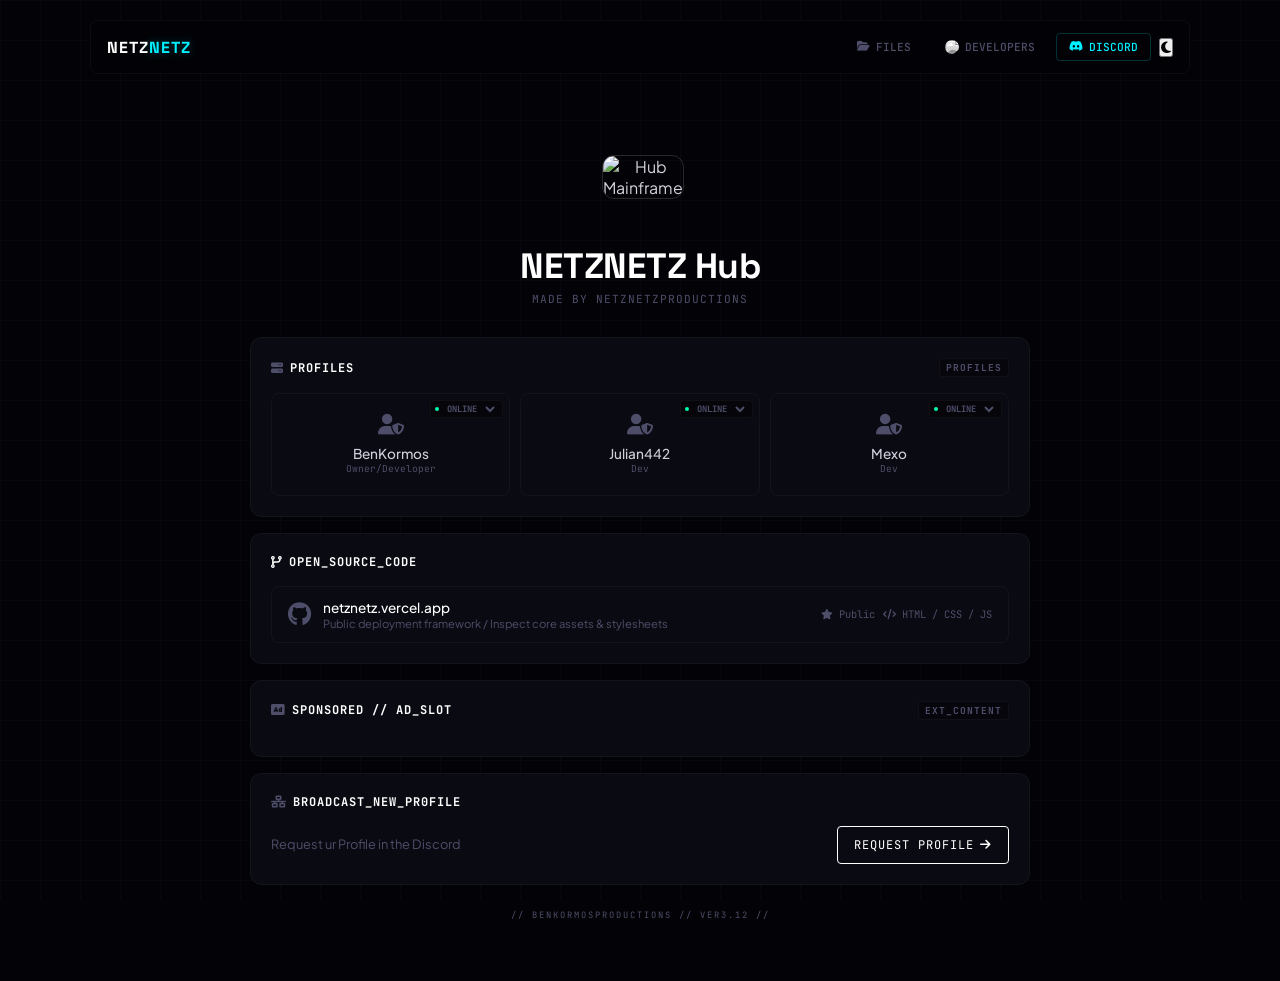
==== commit da229ece: "Change title from 'SynergyStation Hub' to 'NetzNetz Hub'" ====
--- a/index.html
+++ b/index.html
@@ -3,7 +3,7 @@
 <head>
     <meta charset="UTF-8">
     <meta name="viewport" content="width=device-width, initial-scale=1.0">
-    <title>SynergyStation Hub</title>
+    <title>NetzNetz Hub</title>
 
     <!-- Theme must be applied before CSS paints, to avoid a flash of the wrong mode -->
     <script>
@@ -38,12 +38,12 @@
                 <img src="logo.png" alt="Ben" class="nav-avatar">
                 <span>Developers</span>
             </a>
-            <button type="button" class="theme-toggle-btn" id="theme-toggle" aria-label="Hell/Dunkel umschalten">
-                <i class="fas fa-gear"></i>
             </button>
             <a href="https://dc.gg/ben" target="_blank" class="nav-btn discord-btn">
                 <i class="fab fa-discord"></i> <span>Discord</span>
             </a>
+            <button type="button" class="theme-toggle-btn" id="theme-toggle" aria-label="Hell/Dunkel umschalten">
+                <i class="fas fa-gear"></i>
         </div>
     </nav>
 
@@ -131,7 +131,7 @@
                 <div class="oss-meta">
                     <i class="fab fa-github"></i>
                     <div class="oss-details">
-                        <h4>netznetz.github.io</h4>
+                        <h4>netznetz.vercel.app</h4>
                         <p>Public deployment framework / Inspect core assets & stylesheets</p>
                     </div>
                 </div>
@@ -255,4 +255,4 @@
         })();
     </script>
 </body>
-</html>+</html>
